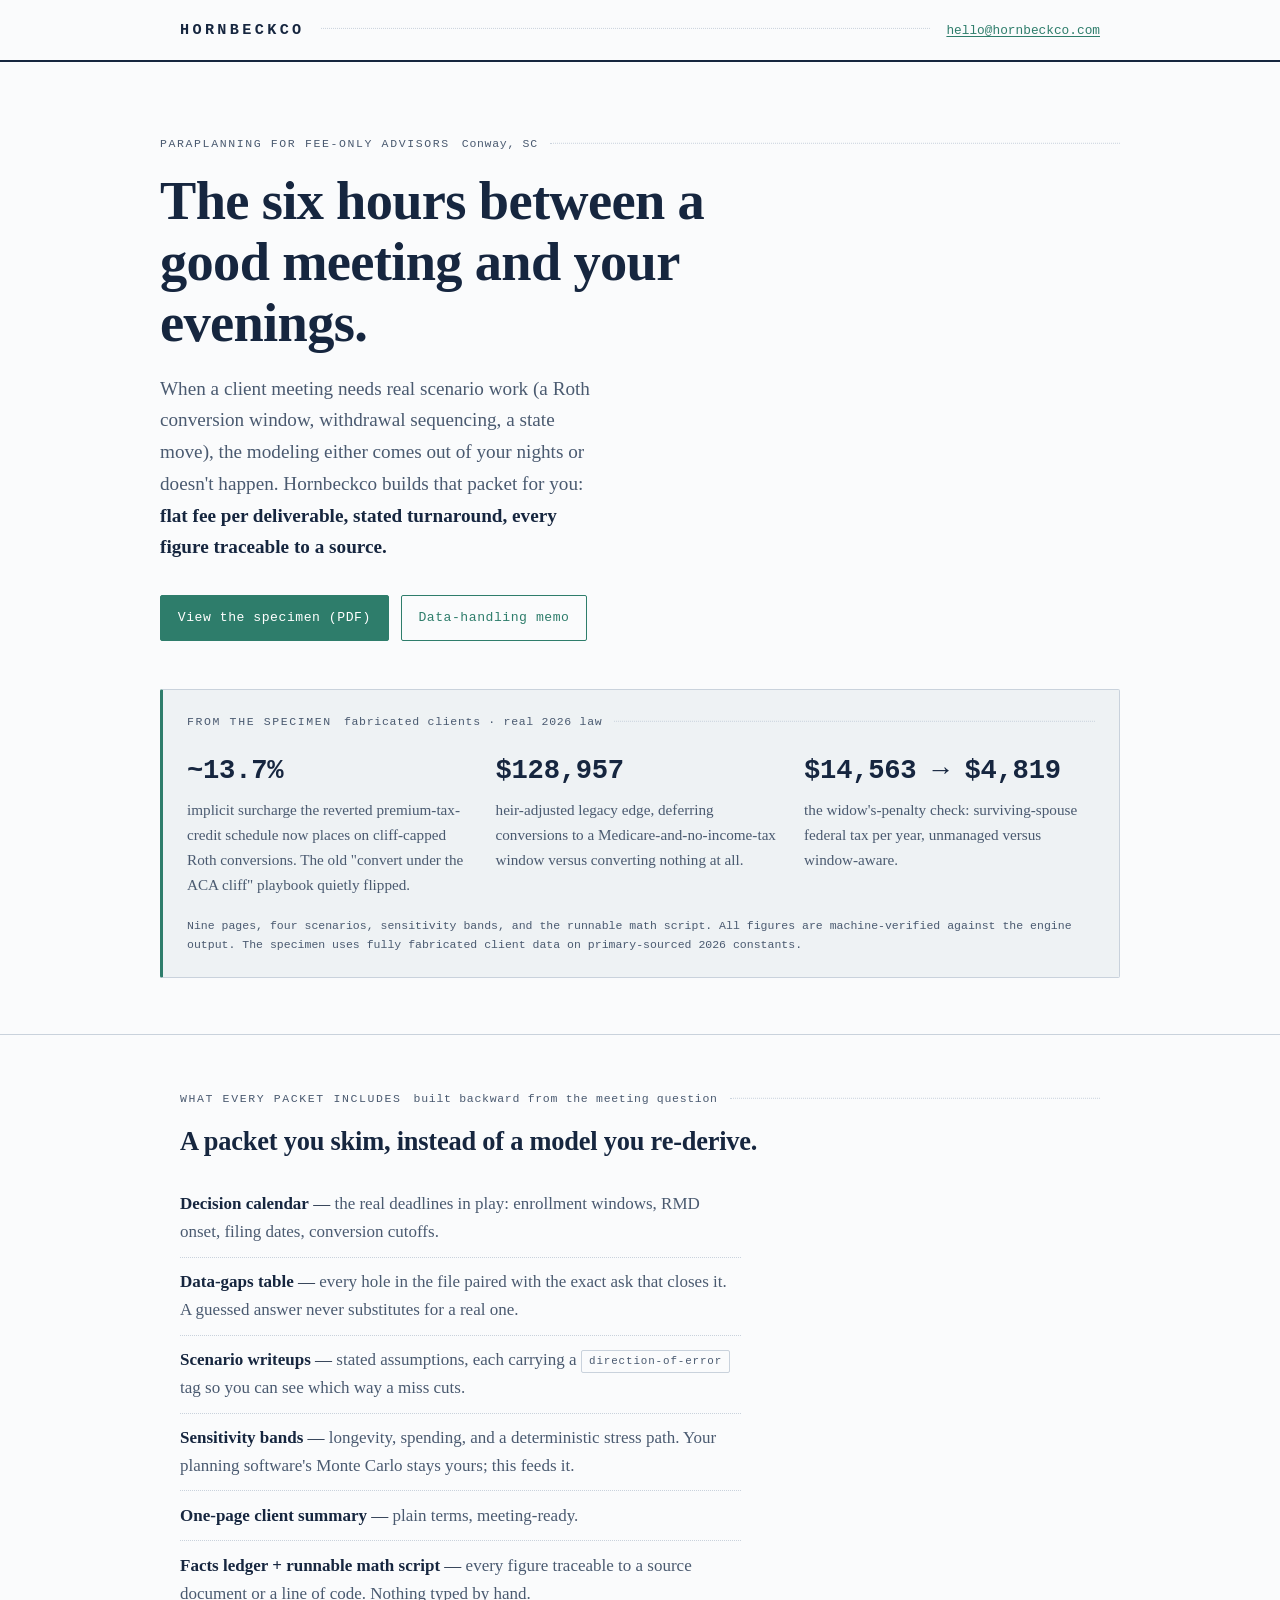
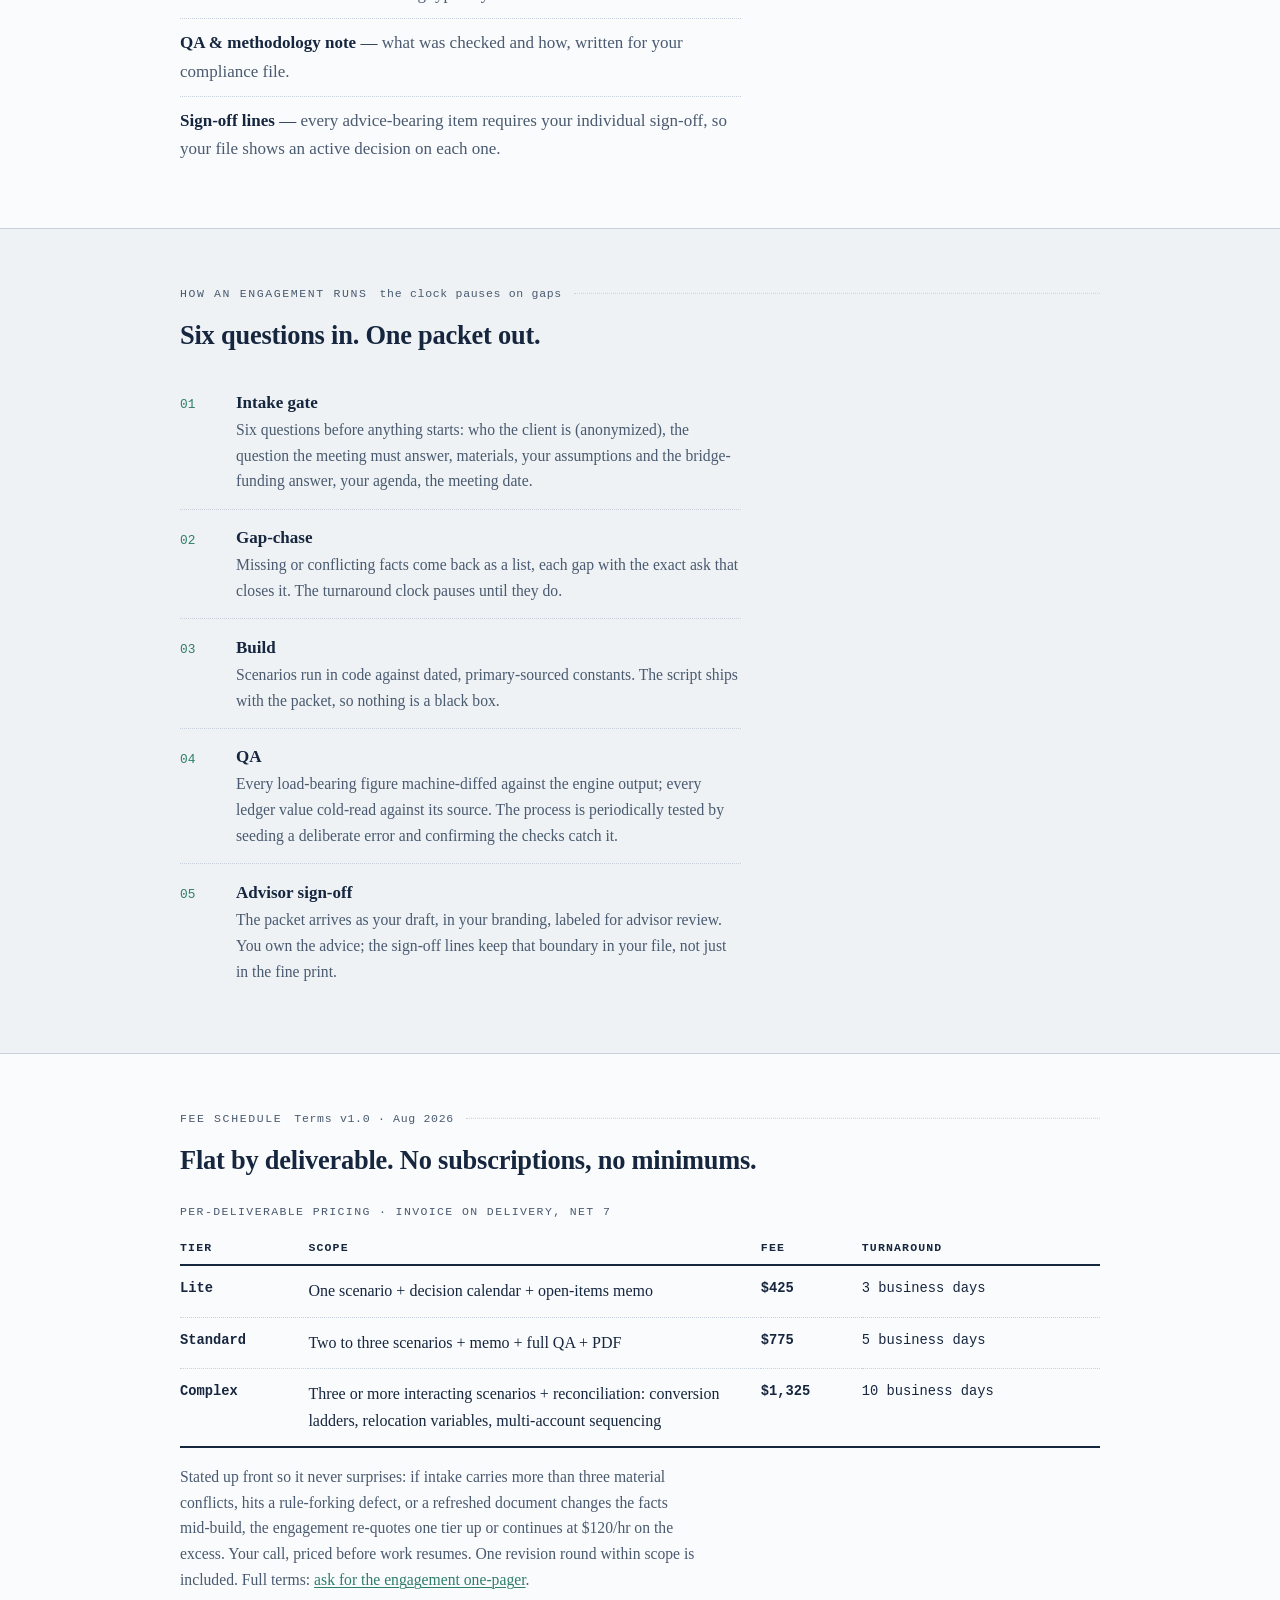
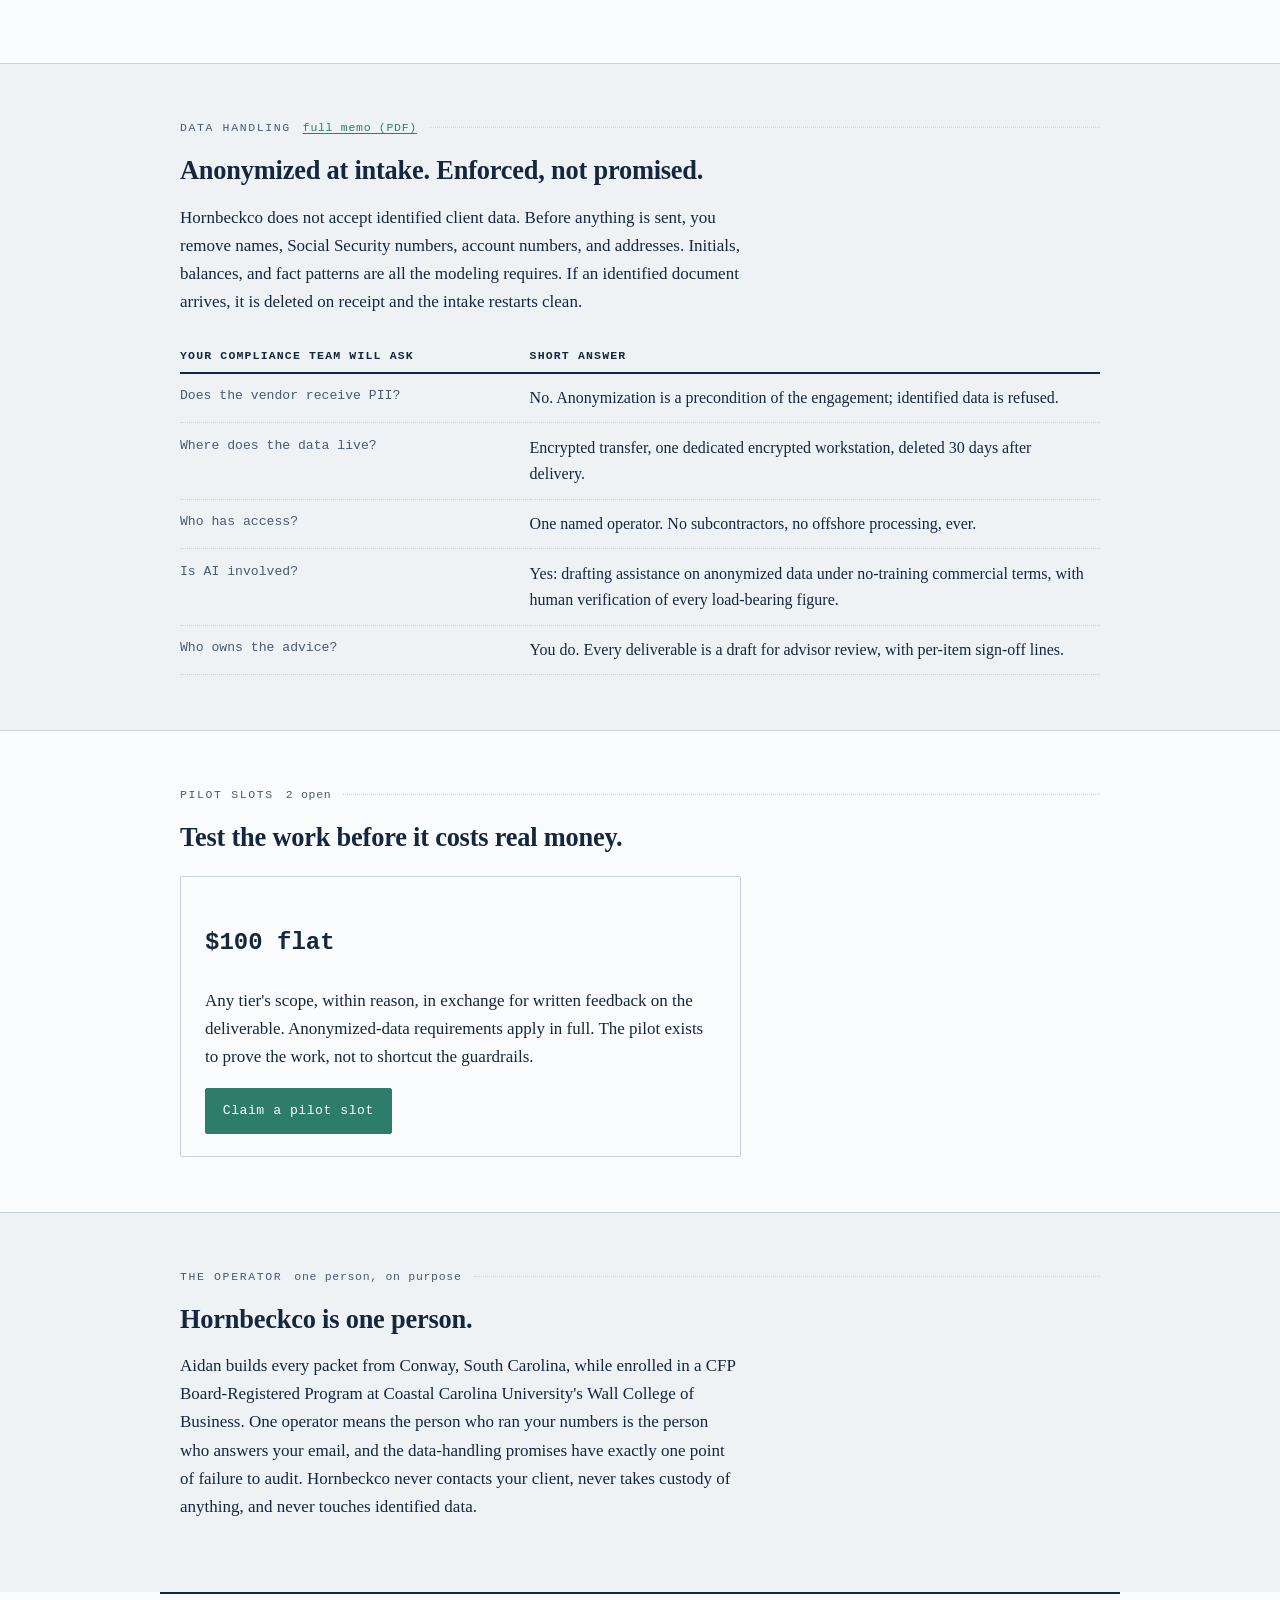
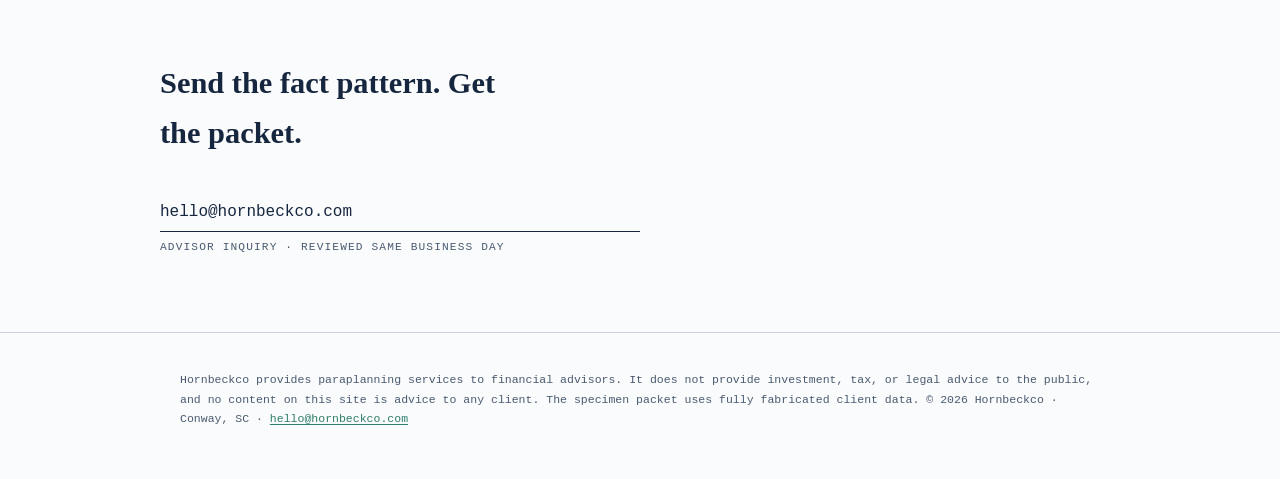
==== index.html @ 67f033f5 "Copy pass: remove prose em dashes, keep ledger separators Co-Authored-By: Claude Fable 5 <noreply@an" ====
<!DOCTYPE html>
<html lang="en">
<head>
<meta charset="utf-8">
<meta name="viewport" content="width=device-width, initial-scale=1">
<title>Hornbeckco — Paraplanning for fee-only advisors</title>
<meta name="description" content="Flat-fee, per-deliverable meeting-prep packets for fee-only RIAs. Stated turnaround, advisor-anonymized data only, every figure traceable to a source. Conway, SC.">
<link rel="canonical" href="https://hornbeckco.com/">
<link rel="icon" href="/favicon.svg" type="image/svg+xml">
<link rel="stylesheet" href="/style.css">
<meta property="og:title" content="Hornbeckco — Paraplanning for fee-only advisors">
<meta property="og:description" content="Flat-fee meeting-prep packets: scenarios with stated assumptions, direction-of-error tags, sensitivity bands, and a runnable math script. Advisor-anonymized data only.">
<meta property="og:type" content="website">
<meta property="og:url" content="https://hornbeckco.com/">
<script type="application/ld+json">
{
  "@context": "https://schema.org",
  "@type": "ProfessionalService",
  "name": "Hornbeckco",
  "url": "https://hornbeckco.com/",
  "email": "hello@hornbeckco.com",
  "description": "Flat-fee paraplanning for fee-only registered investment advisers: meeting-prep packets with stated assumptions, sensitivity analysis, and source-traceable figures, built on advisor-anonymized data only.",
  "address": { "@type": "PostalAddress", "addressLocality": "Conway", "addressRegion": "SC", "addressCountry": "US" },
  "areaServed": "US",
  "audience": { "@type": "BusinessAudience", "name": "Fee-only registered investment advisers" }
}
</script>
</head>
<body>

<header class="site">
  <div class="wrap">
    <a class="wordmark" href="/">HORNBECKCO</a>
    <span class="leader" aria-hidden="true"></span>
    <a class="mail" href="mailto:hello@hornbeckco.com">hello@hornbeckco.com</a>
  </div>
</header>

<main>

<div class="hero wrap">
  <p class="eyebrow rise">Paraplanning for fee-only advisors <span class="stamp">Conway, SC</span></p>
  <h1 class="rise d1">The six hours between a good meeting and your evenings.</h1>
  <p class="sub rise d2">When a client meeting needs real scenario work (a Roth conversion window, withdrawal sequencing, a state move), the modeling either comes out of your nights or doesn't happen. Hornbeckco builds that packet for you: <strong>flat fee per deliverable, stated turnaround, every figure traceable to a source.</strong></p>
  <div class="cta-row rise d3">
    <a class="btn primary" href="/specimen.pdf">View the specimen (PDF)</a>
    <a class="btn ghost" href="/data-memo.pdf">Data-handling memo</a>
  </div>

  <div class="excerpt rise d3" aria-label="Excerpt from the specimen packet">
    <p class="eyebrow">From the specimen <span class="stamp">fabricated clients · real 2026 law</span></p>
    <div class="figs">
      <div class="fig">
        <div class="num">~13.7%</div>
        <div class="what">implicit surcharge the reverted premium-tax-credit schedule now places on cliff-capped Roth conversions. The old "convert under the ACA cliff" playbook quietly flipped.</div>
      </div>
      <div class="fig">
        <div class="num">$128,957</div>
        <div class="what">heir-adjusted legacy edge, deferring conversions to a Medicare-and-no-income-tax window versus converting nothing at all.</div>
      </div>
      <div class="fig">
        <div class="num">$14,563 → $4,819</div>
        <div class="what">the widow's-penalty check: surviving-spouse federal tax per year, unmanaged versus window-aware.</div>
      </div>
    </div>
    <p class="fine">Nine pages, four scenarios, sensitivity bands, and the runnable math script. All figures are machine-verified against the engine output. The specimen uses fully fabricated client data on primary-sourced 2026 constants.</p>
  </div>
</div>

<section id="packet">
  <div class="wrap">
    <p class="eyebrow">What every packet includes <span class="stamp">built backward from the meeting question</span></p>
    <h2>A packet you skim, instead of a model you re-derive.</h2>
    <ul class="deliv">
      <li><span class="what">Decision calendar</span> — <span class="why">the real deadlines in play: enrollment windows, RMD onset, filing dates, conversion cutoffs.</span></li>
      <li><span class="what">Data-gaps table</span> — <span class="why">every hole in the file paired with the exact ask that closes it. A guessed answer never substitutes for a real one.</span></li>
      <li><span class="what">Scenario writeups</span> — <span class="why">stated assumptions, each carrying a <span class="tag">direction-of-error</span> tag so you can see which way a miss cuts.</span></li>
      <li><span class="what">Sensitivity bands</span> — <span class="why">longevity, spending, and a deterministic stress path. Your planning software's Monte Carlo stays yours; this feeds it.</span></li>
      <li><span class="what">One-page client summary</span> — <span class="why">plain terms, meeting-ready.</span></li>
      <li><span class="what">Facts ledger + runnable math script</span> — <span class="why">every figure traceable to a source document or a line of code. Nothing typed by hand.</span></li>
      <li><span class="what">QA &amp; methodology note</span> — <span class="why">what was checked and how, written for your compliance file.</span></li>
      <li><span class="what">Sign-off lines</span> — <span class="why">every advice-bearing item requires your individual sign-off, so your file shows an active decision on each one.</span></li>
    </ul>
  </div>
</section>

<section id="process" class="tint">
  <div class="wrap">
    <p class="eyebrow">How an engagement runs <span class="stamp">the clock pauses on gaps</span></p>
    <h2>Six questions in. One packet out.</h2>
    <ol class="steps">
      <li><span class="what">Intake gate</span><span class="why">Six questions before anything starts: who the client is (anonymized), the question the meeting must answer, materials, your assumptions and the bridge-funding answer, your agenda, the meeting date.</span></li>
      <li><span class="what">Gap-chase</span><span class="why">Missing or conflicting facts come back as a list, each gap with the exact ask that closes it. The turnaround clock pauses until they do.</span></li>
      <li><span class="what">Build</span><span class="why">Scenarios run in code against dated, primary-sourced constants. The script ships with the packet, so nothing is a black box.</span></li>
      <li><span class="what">QA</span><span class="why">Every load-bearing figure machine-diffed against the engine output; every ledger value cold-read against its source. The process is periodically tested by seeding a deliberate error and confirming the checks catch it.</span></li>
      <li><span class="what">Advisor sign-off</span><span class="why">The packet arrives as your draft, in your branding, labeled for advisor review. You own the advice; the sign-off lines keep that boundary in your file, not just in the fine print.</span></li>
    </ol>
  </div>
</section>

<section id="fees">
  <div class="wrap">
    <p class="eyebrow">Fee schedule <span class="stamp">Terms v1.0 · Aug 2026</span></p>
    <h2>Flat by deliverable. No subscriptions, no minimums.</h2>
    <table class="ledger">
      <caption>Per-deliverable pricing · invoice on delivery, net 7</caption>
      <thead><tr><th>Tier</th><th>Scope</th><th>Fee</th><th>Turnaround</th></tr></thead>
      <tbody>
        <tr><td class="tier">Lite</td><td class="scope">One scenario + decision calendar + open-items memo</td><td class="fee">$425</td><td>3 business days</td></tr>
        <tr><td class="tier">Standard</td><td class="scope">Two to three scenarios + memo + full QA + PDF</td><td class="fee">$775</td><td>5 business days</td></tr>
        <tr><td class="tier">Complex</td><td class="scope">Three or more interacting scenarios + reconciliation: conversion ladders, relocation variables, multi-account sequencing</td><td class="fee">$1,325</td><td>10 business days</td></tr>
      </tbody>
    </table>
    <p class="after-ledger">Stated up front so it never surprises: if intake carries more than three material conflicts, hits a rule-forking defect, or a refreshed document changes the facts mid-build, the engagement re-quotes one tier up or continues at $120/hr on the excess. Your call, priced before work resumes. One revision round within scope is included. Full terms: <a href="mailto:hello@hornbeckco.com">ask for the engagement one-pager</a>.</p>
  </div>
</section>

<section id="data" class="tint">
  <div class="wrap">
    <p class="eyebrow">Data handling <span class="stamp"><a href="/data-memo.pdf">full memo (PDF)</a></span></p>
    <h2>Anonymized at intake. Enforced, not promised.</h2>
    <p class="prose">Hornbeckco does not accept identified client data. Before anything is sent, you remove names, Social Security numbers, account numbers, and addresses. Initials, balances, and fact patterns are all the modeling requires. If an identified document arrives, it is deleted on receipt and the intake restarts clean.</p>
    <table class="qa">
      <thead><tr><th>Your compliance team will ask</th><th>Short answer</th></tr></thead>
      <tbody>
        <tr><td>Does the vendor receive PII?</td><td>No. Anonymization is a precondition of the engagement; identified data is refused.</td></tr>
        <tr><td>Where does the data live?</td><td>Encrypted transfer, one dedicated encrypted workstation, deleted 30 days after delivery.</td></tr>
        <tr><td>Who has access?</td><td>One named operator. No subcontractors, no offshore processing, ever.</td></tr>
        <tr><td>Is AI involved?</td><td>Yes: drafting assistance on anonymized data under no-training commercial terms, with human verification of every load-bearing figure.</td></tr>
        <tr><td>Who owns the advice?</td><td>You do. Every deliverable is a draft for advisor review, with per-item sign-off lines.</td></tr>
      </tbody>
    </table>
  </div>
</section>

<section id="pilots">
  <div class="wrap">
    <p class="eyebrow">Pilot slots <span class="stamp">2 open</span></p>
    <h2>Test the work before it costs real money.</h2>
    <div class="pilot-card">
      <p class="price">$100 flat</p>
      <p>Any tier's scope, within reason, in exchange for written feedback on the deliverable. Anonymized-data requirements apply in full. The pilot exists to prove the work, not to shortcut the guardrails.</p>
      <a class="btn primary" href="mailto:hello@hornbeckco.com?subject=Pilot%20slot">Claim a pilot slot</a>
    </div>
  </div>
</section>

<section id="about" class="tint">
  <div class="wrap">
    <p class="eyebrow">The operator <span class="stamp">one person, on purpose</span></p>
    <h2>Hornbeckco is one person.</h2>
    <p class="prose">Aidan builds every packet from Conway, South Carolina, while enrolled in a CFP Board-Registered Program at Coastal Carolina University's Wall College of Business. One operator means the person who ran your numbers is the person who answers your email, and the data-handling promises have exactly one point of failure to audit. Hornbeckco never contacts your client, never takes custody of anything, and never touches identified data.</p>
  </div>
</section>

<div class="signoff wrap" id="contact">
  <h2>Send the fact pattern. Get the packet.</h2>
  <div class="sig-block">
    <div class="sig-line"><span class="filled">hello@hornbeckco.com</span></div>
    <p class="sig-caption">Advisor inquiry · reviewed same business day</p>
  </div>
</div>

</main>

<footer class="site">
  <div class="wrap">
    <p class="fine">Hornbeckco provides paraplanning services to financial advisors. It does not provide investment, tax, or legal advice to the public, and no content on this site is advice to any client. The specimen packet uses fully fabricated client data. © 2026 Hornbeckco · Conway, SC · <a href="mailto:hello@hornbeckco.com">hello@hornbeckco.com</a></p>
  </div>
</footer>

</body>
</html>
---- style.css ----
/* Hornbeckco — hornbeckco.com
   Working-paper design system. No frameworks, no external requests. */

:root {
  --ink: #16263f;
  --ink-soft: #4a5a70;
  --accent: #2e7d6b;
  --accent-ink: #ffffff;
  --paper: #fafbfc;
  --paper-tint: #eef2f4;
  --rule: #c9d2dc;
  --serif: Charter, "Bitstream Charter", "Sitka Text", Cambria, Georgia, serif;
  --mono: ui-monospace, "SF Mono", "Cascadia Code", Consolas, Menlo, monospace;
  --measure: 66ch;
  --wide: 60rem;
}

@media (prefers-color-scheme: dark) {
  :root {
    --ink: #e8edf3;
    --ink-soft: #9fb0c4;
    --accent: #3fa98f;
    --accent-ink: #0f1722;
    --paper: #0f1722;
    --paper-tint: #16202e;
    --rule: #2a3648;
  }
}

* { box-sizing: border-box; }

html { scroll-behavior: smooth; }
@media (prefers-reduced-motion: reduce) {
  html { scroll-behavior: auto; }
  .rise { animation: none !important; opacity: 1 !important; transform: none !important; }
}

body {
  margin: 0;
  background: var(--paper);
  color: var(--ink);
  font-family: var(--serif);
  font-size: 1.0625rem;
  line-height: 1.65;
  -webkit-font-smoothing: antialiased;
  font-variant-numeric: oldstyle-nums;
}

a { color: var(--accent); text-decoration-thickness: 1px; text-underline-offset: 2px; }
a:hover { text-decoration-thickness: 2px; }
:focus-visible { outline: 2px solid var(--accent); outline-offset: 3px; border-radius: 1px; }

.wrap { max-width: var(--wide); margin: 0 auto; padding: 0 1.25rem; }
.prose { max-width: var(--measure); }

/* ---------- utility voice: mono labels, stamps, tags ---------- */
.mono, .eyebrow, .stamp, .tag, .leader, .ledger, .qa th, .qa td:first-child, nav, footer .fine {
  font-family: var(--mono);
  font-variant-numeric: tabular-nums lining-nums;
}

.eyebrow {
  display: flex; align-items: baseline; gap: 0.75rem;
  font-size: 0.72rem; letter-spacing: 0.14em; text-transform: uppercase;
  color: var(--ink-soft); margin: 0 0 1.1rem;
}
.eyebrow::after { content: ""; flex: 1; border-bottom: 1px dotted var(--rule); transform: translateY(-0.28em); }
.eyebrow .stamp { letter-spacing: 0.06em; text-transform: none; }

.tag {
  display: inline-block; font-size: 0.68rem; letter-spacing: 0.08em;
  border: 1px solid var(--rule); border-radius: 2px;
  padding: 0.1rem 0.45rem; color: var(--ink-soft); white-space: nowrap;
  vertical-align: 0.12em;
}
.tag.accent { border-color: var(--accent); color: var(--accent); }

/* ---------- header ---------- */
header.site {
  border-bottom: 2px solid var(--ink);
  padding: 1.1rem 0;
}
header.site .wrap { display: flex; align-items: baseline; gap: 1rem; }
.wordmark {
  font-family: var(--mono); font-weight: 700; letter-spacing: 0.22em;
  font-size: 0.95rem; color: var(--ink); text-decoration: none;
}
header.site .leader { flex: 1; border-bottom: 1px dotted var(--rule); transform: translateY(-0.3em); }
header.site .mail { font-family: var(--mono); font-size: 0.8rem; }

/* ---------- hero ---------- */
.hero { padding: 4.5rem 0 3.5rem; }
.hero h1 {
  font-size: clamp(2.1rem, 5.4vw, 3.4rem);
  line-height: 1.12; letter-spacing: -0.012em; font-weight: 700;
  margin: 0 0 1.2rem; max-width: 21ch;
}
.hero .sub { font-size: 1.2rem; max-width: 46ch; margin: 0 0 2rem; color: var(--ink-soft); }
.hero .sub strong { color: var(--ink); font-weight: 700; }

.cta-row { display: flex; flex-wrap: wrap; gap: 0.75rem; }
.btn {
  font-family: var(--mono); font-size: 0.82rem; letter-spacing: 0.04em;
  text-decoration: none; border-radius: 2px; padding: 0.7rem 1.05rem;
  border: 1.5px solid var(--accent); display: inline-block;
}
.btn.primary { background: var(--accent); color: var(--accent-ink); }
.btn.primary:hover { filter: brightness(1.06); }
.btn.ghost { color: var(--accent); background: transparent; }
.btn.ghost:hover { background: color-mix(in srgb, var(--accent) 10%, transparent); }

.rise { opacity: 0; transform: translateY(10px); animation: rise 0.55s ease-out forwards; }
.rise.d1 { animation-delay: 0.08s; } .rise.d2 { animation-delay: 0.18s; } .rise.d3 { animation-delay: 0.3s; }
@keyframes rise { to { opacity: 1; transform: none; } }

/* ---------- specimen excerpt ---------- */
.excerpt {
  border: 1px solid var(--rule); border-left: 3px solid var(--accent);
  background: var(--paper-tint); border-radius: 2px;
  padding: 1.4rem 1.5rem; margin-top: 3rem;
}
.excerpt .figs { display: grid; gap: 1.1rem; grid-template-columns: repeat(auto-fit, minmax(15rem, 1fr)); }
.fig .num { font-family: var(--mono); font-size: 1.7rem; font-weight: 700; letter-spacing: -0.01em; }
.fig .what { font-size: 0.95rem; color: var(--ink-soft); margin-top: 0.2rem; }
.excerpt .fine { font-family: var(--mono); font-size: 0.72rem; color: var(--ink-soft); margin: 1.2rem 0 0; }

/* ---------- sections ---------- */
section { padding: 3.4rem 0; border-top: 1px solid var(--rule); }
section h2 { font-size: 1.65rem; line-height: 1.2; margin: 0 0 1rem; letter-spacing: -0.008em; }
section h3 { font-size: 1.08rem; margin: 1.6rem 0 0.4rem; }
section.tint { background: var(--paper-tint); }

/* deliverable list */
.deliv { list-style: none; padding: 0; margin: 1.4rem 0 0; max-width: var(--measure); }
.deliv li { padding: 0.65rem 0; border-bottom: 1px dotted var(--rule); }
.deliv li:last-child { border-bottom: 0; }
.deliv .what { font-weight: 700; }
.deliv .why { color: var(--ink-soft); }

/* process — a real sequence, so numbered */
.steps { list-style: none; counter-reset: step; padding: 0; margin: 1.4rem 0 0; max-width: var(--measure); }
.steps li { counter-increment: step; display: grid; grid-template-columns: 2.6rem 1fr; gap: 0 0.9rem; padding: 0.9rem 0; border-bottom: 1px dotted var(--rule); }
.steps li:last-child { border-bottom: 0; }
.steps li::before {
  content: counter(step, decimal-leading-zero);
  font-family: var(--mono); font-size: 0.8rem; color: var(--accent);
  padding-top: 0.35rem;
}
.steps .what { font-weight: 700; }
.steps .why { grid-column: 2; color: var(--ink-soft); font-size: 0.98rem; }

/* ---------- fee ledger ---------- */
.ledger { width: 100%; border-collapse: collapse; margin-top: 1.6rem; font-size: 0.86rem; }
.ledger caption { text-align: left; font-size: 0.72rem; letter-spacing: 0.12em; text-transform: uppercase; color: var(--ink-soft); padding-bottom: 0.6rem; }
.ledger th { text-align: left; font-weight: 700; border-bottom: 2px solid var(--ink); padding: 0.45rem 0.7rem 0.45rem 0; font-size: 0.72rem; letter-spacing: 0.1em; text-transform: uppercase; }
.ledger td { border-bottom: 1px dotted var(--rule); padding: 0.75rem 0.7rem 0.75rem 0; vertical-align: top; }
.ledger .tier { font-weight: 700; white-space: nowrap; }
.ledger .scope { font-family: var(--serif); font-size: 1rem; max-width: 34ch; }
.ledger .fee { font-weight: 700; white-space: nowrap; }
.ledger tr:last-child td { border-bottom: 2px solid var(--ink); }
.after-ledger { color: var(--ink-soft); font-size: 0.98rem; max-width: var(--measure); }

/* ---------- data-handling Q&A ---------- */
.qa { width: 100%; border-collapse: collapse; margin-top: 1.4rem; }
.qa th { text-align: left; font-size: 0.72rem; letter-spacing: 0.1em; text-transform: uppercase; border-bottom: 2px solid var(--ink); padding: 0.45rem 0.9rem 0.45rem 0; }
.qa td { border-bottom: 1px dotted var(--rule); padding: 0.7rem 0.9rem 0.7rem 0; vertical-align: top; }
.qa td:first-child { font-size: 0.82rem; color: var(--ink-soft); width: 38%; }
.qa td:last-child { font-size: 1rem; }

/* ---------- pilots ---------- */
.pilot-card {
  border: 1px solid var(--rule); border-radius: 2px; background: var(--paper);
  padding: 1.4rem 1.5rem; max-width: var(--measure); margin-top: 1.4rem;
}
.pilot-card .price { font-family: var(--mono); font-size: 1.5rem; font-weight: 700; }

/* ---------- sign-off footer ---------- */
.signoff { padding: 4rem 0; border-top: 2px solid var(--ink); }
.signoff h2 { font-size: 1.9rem; max-width: 24ch; margin: 0 0 2.2rem; }
.sig-block { max-width: 30rem; }
.sig-line { border-bottom: 1px solid var(--ink); height: 2.4rem; position: relative; }
.sig-line .filled {
  position: absolute; bottom: 0.35rem; left: 0;
  font-family: var(--mono); font-size: 1rem;
}
.sig-caption { font-family: var(--mono); font-size: 0.7rem; letter-spacing: 0.1em; text-transform: uppercase; color: var(--ink-soft); margin-top: 0.4rem; }

footer.site { border-top: 1px solid var(--rule); padding: 1.6rem 0 2.4rem; }
footer.site .fine { font-size: 0.72rem; color: var(--ink-soft); line-height: 1.7; }

@media (max-width: 40rem) {
  .hero { padding: 3rem 0 2.6rem; }
  .ledger .scope { font-size: 0.95rem; }
  .qa td:first-child { width: 44%; }
  header.site .mail { display: none; }
}

@media print {
  .cta-row, .btn { display: none !important; }
  body { background: #fff; color: #000; }
}
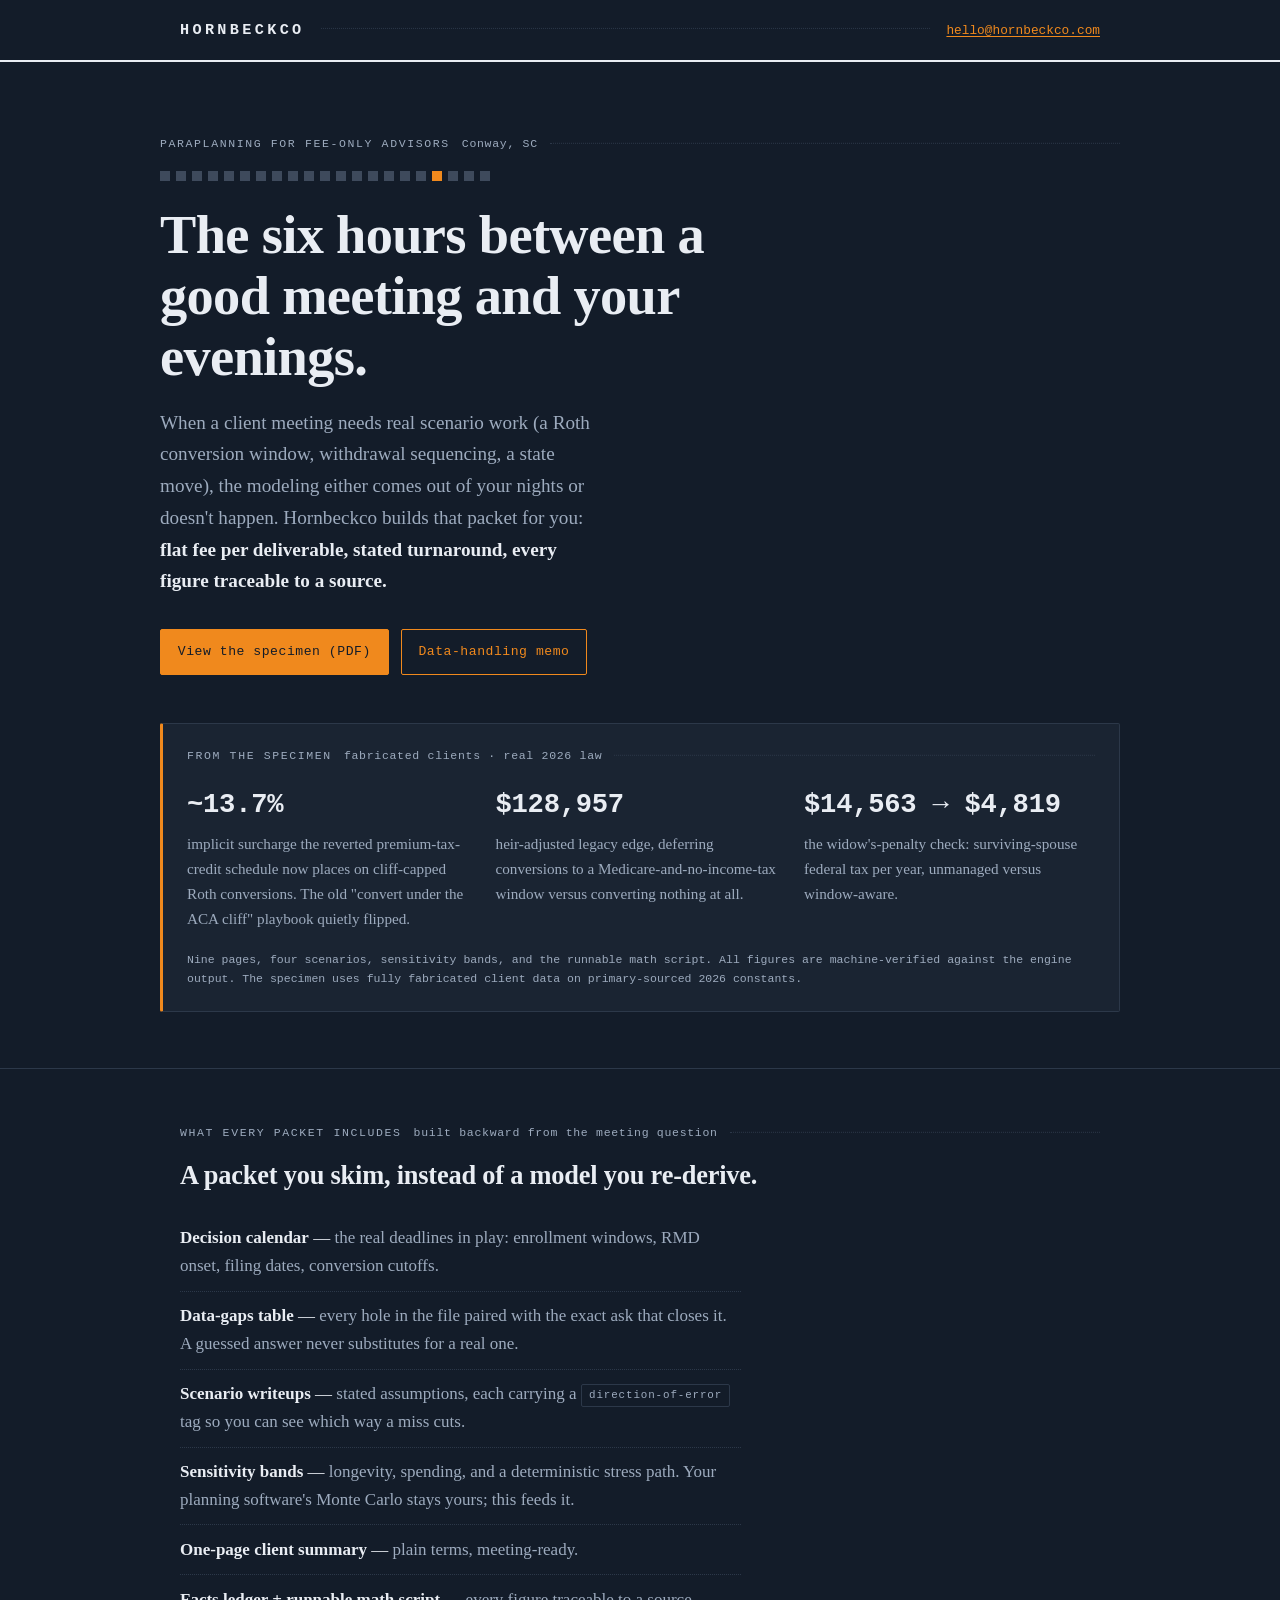
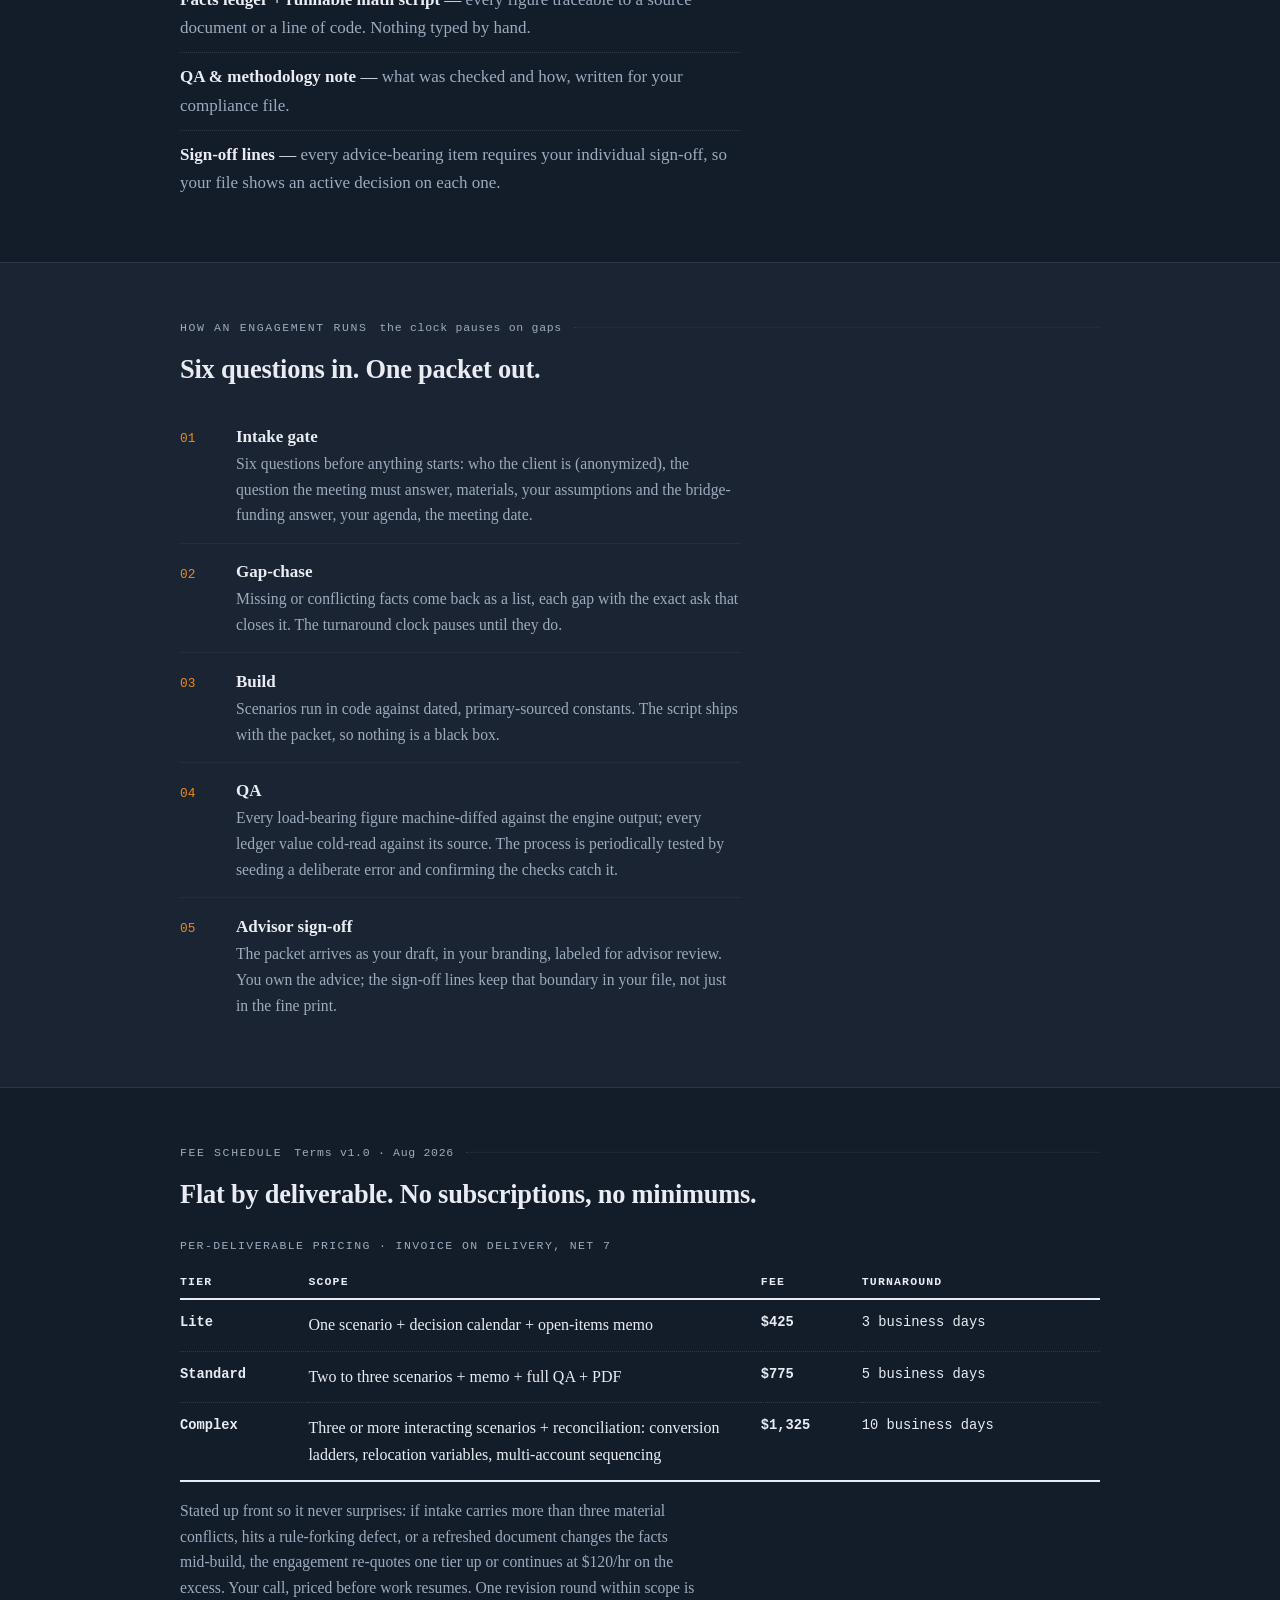
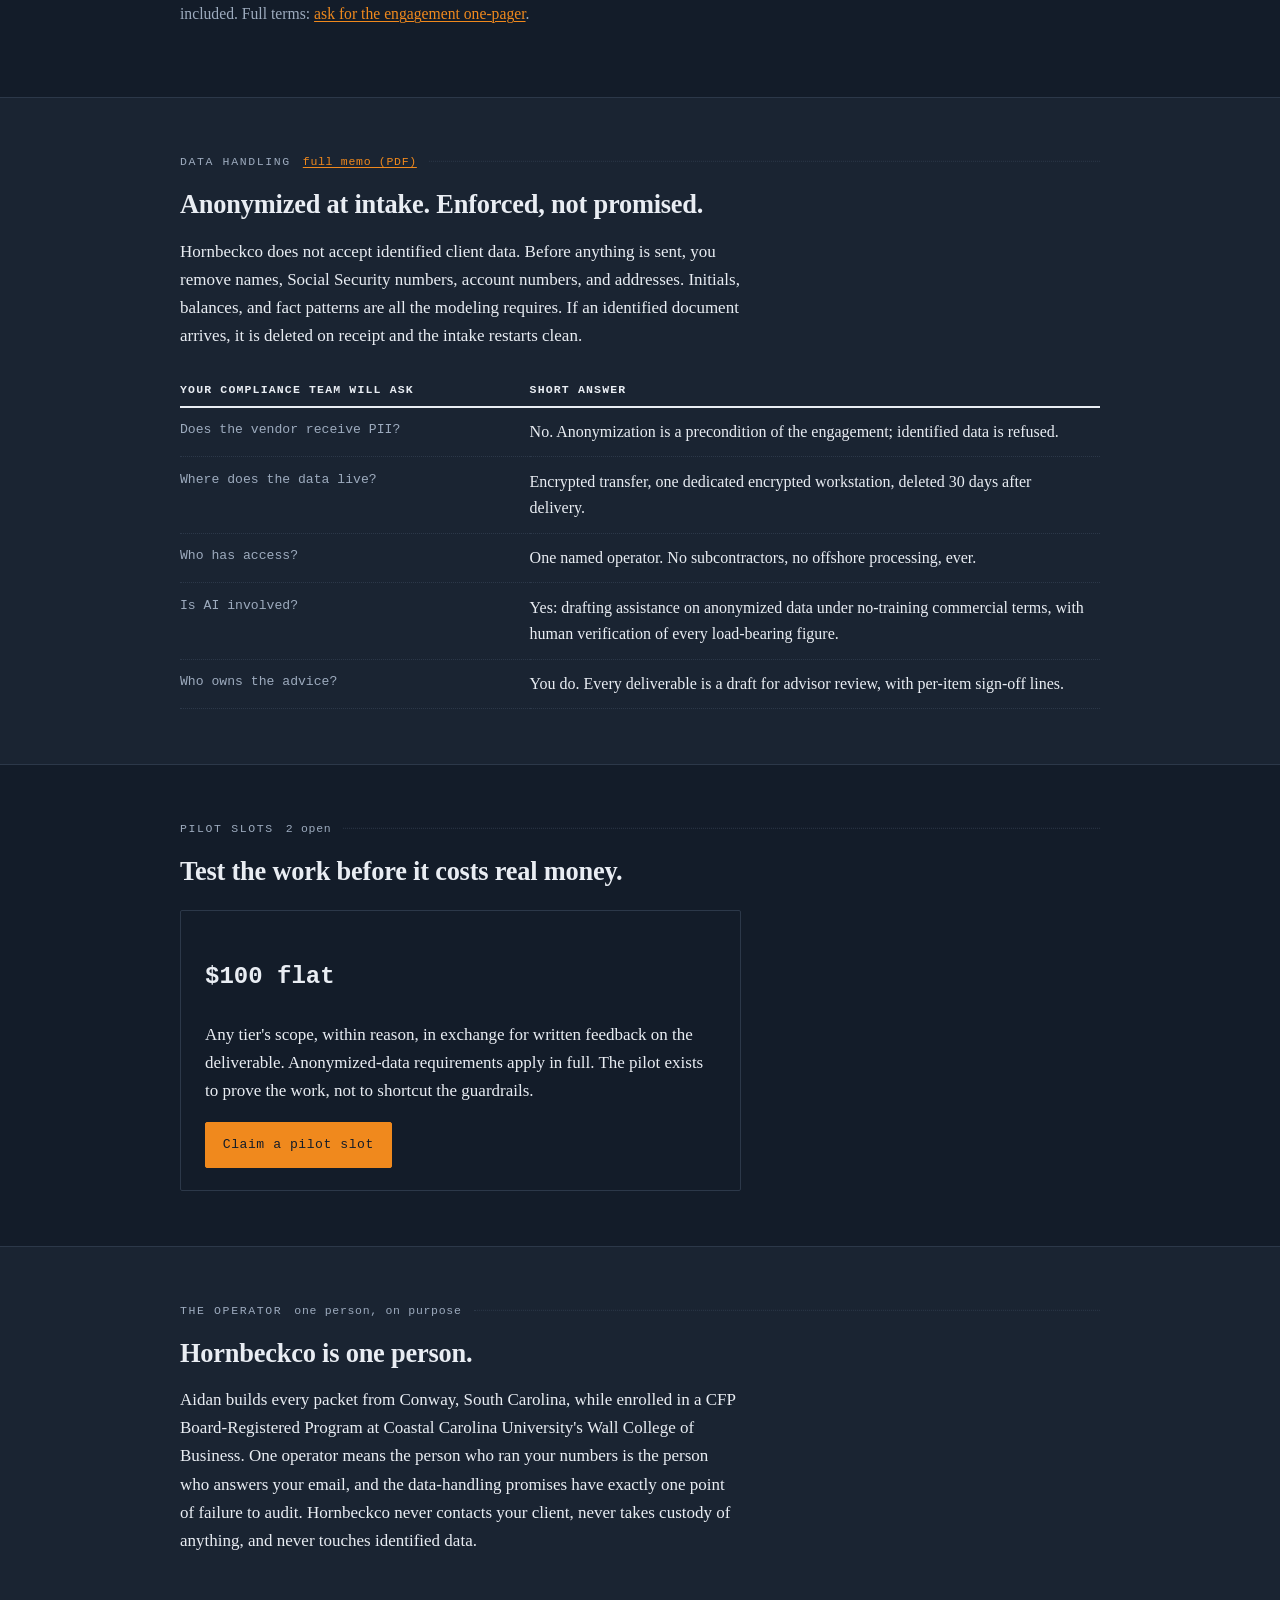
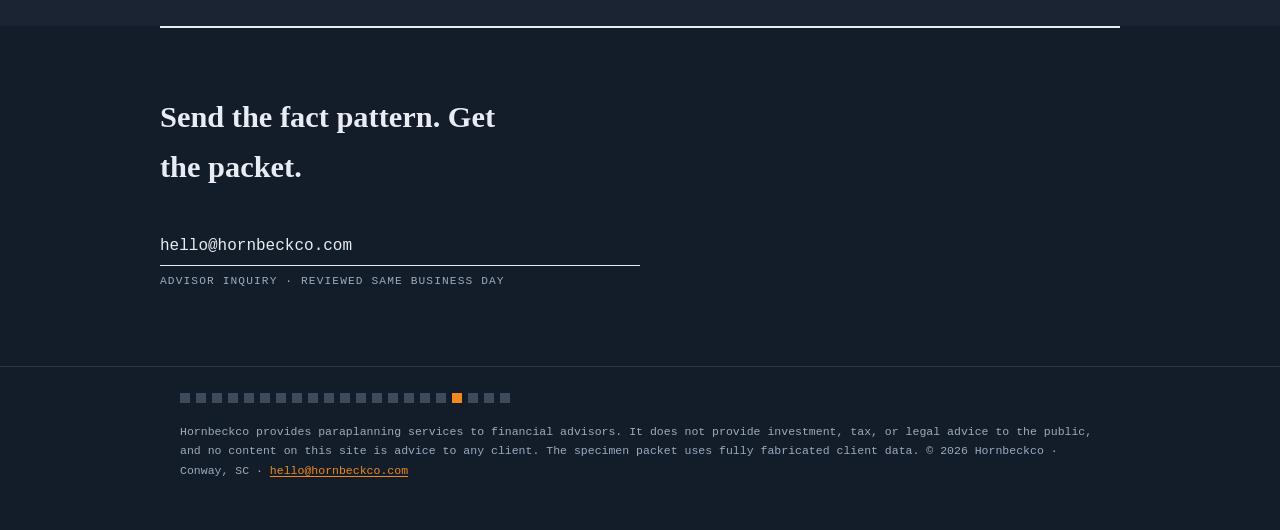
==== commit ca814e2a: "Retheme: navy + orange square-strip brand system Single dark theme from the brand banner: navy paper" ====
--- a/index.html
+++ b/index.html
@@ -7,6 +7,7 @@
 <meta name="description" content="Flat-fee, per-deliverable meeting-prep packets for fee-only RIAs. Stated turnaround, advisor-anonymized data only, every figure traceable to a source. Conway, SC.">
 <link rel="canonical" href="https://hornbeckco.com/">
 <link rel="icon" href="/favicon.svg" type="image/svg+xml">
+<meta name="theme-color" content="#131c29">
 <link rel="stylesheet" href="/style.css">
 <meta property="og:title" content="Hornbeckco — Paraplanning for fee-only advisors">
 <meta property="og:description" content="Flat-fee meeting-prep packets: scenarios with stated assumptions, direction-of-error tags, sensitivity bands, and a runnable math script. Advisor-anonymized data only.">
@@ -40,6 +41,7 @@
 
 <div class="hero wrap">
   <p class="eyebrow rise">Paraplanning for fee-only advisors <span class="stamp">Conway, SC</span></p>
+  <div class="sq-strip rise" aria-hidden="true"></div>
   <h1 class="rise d1">The six hours between a good meeting and your evenings.</h1>
   <p class="sub rise d2">When a client meeting needs real scenario work (a Roth conversion window, withdrawal sequencing, a state move), the modeling either comes out of your nights or doesn't happen. Hornbeckco builds that packet for you: <strong>flat fee per deliverable, stated turnaround, every figure traceable to a source.</strong></p>
   <div class="cta-row rise d3">
@@ -165,6 +167,7 @@
 
 <footer class="site">
   <div class="wrap">
+    <div class="sq-strip" aria-hidden="true"></div>
     <p class="fine">Hornbeckco provides paraplanning services to financial advisors. It does not provide investment, tax, or legal advice to the public, and no content on this site is advice to any client. The specimen packet uses fully fabricated client data. © 2026 Hornbeckco · Conway, SC · <a href="mailto:hello@hornbeckco.com">hello@hornbeckco.com</a></p>
   </div>
 </footer>
--- a/style.css
+++ b/style.css
@@ -2,29 +2,18 @@
    Working-paper design system. No frameworks, no external requests. */
 
 :root {
-  --ink: #16263f;
-  --ink-soft: #4a5a70;
-  --accent: #2e7d6b;
-  --accent-ink: #ffffff;
-  --paper: #fafbfc;
-  --paper-tint: #eef2f4;
-  --rule: #c9d2dc;
+  --ink: #e9edf3;
+  --ink-soft: #9dabbe;
+  --accent: #f0891d;
+  --accent-ink: #131c29;
+  --paper: #131c29;
+  --paper-tint: #1a2432;
+  --rule: #2c3849;
+  --sq: #3e4a5c;
   --serif: Charter, "Bitstream Charter", "Sitka Text", Cambria, Georgia, serif;
   --mono: ui-monospace, "SF Mono", "Cascadia Code", Consolas, Menlo, monospace;
   --measure: 66ch;
   --wide: 60rem;
-}
-
-@media (prefers-color-scheme: dark) {
-  :root {
-    --ink: #e8edf3;
-    --ink-soft: #9fb0c4;
-    --accent: #3fa98f;
-    --accent-ink: #0f1722;
-    --paper: #0f1722;
-    --paper-tint: #16202e;
-    --rule: #2a3648;
-  }
 }
 
 * { box-sizing: border-box; }
@@ -74,6 +63,19 @@
   vertical-align: 0.12em;
 }
 .tag.accent { border-color: var(--accent); color: var(--accent); }
+
+/* ---------- signature square strip ---------- */
+.sq-strip {
+  height: 10px; width: 330px; max-width: 100%;
+  margin: 0 0 1.5rem;
+  background-image:
+    linear-gradient(var(--accent), var(--accent)),
+    repeating-linear-gradient(90deg, var(--sq) 0 10px, transparent 10px 16px);
+  background-repeat: no-repeat, repeat;
+  background-size: 10px 10px, auto;
+  background-position: 272px 0, 0 0;
+}
+footer.site .sq-strip { margin: 0 0 1.2rem; }
 
 /* ---------- header ---------- */
 header.site {
@@ -191,6 +193,8 @@
 @media (max-width: 40rem) {
   .hero { padding: 3rem 0 2.6rem; }
   .ledger .scope { font-size: 0.95rem; }
+  .ledger th, .ledger td { padding-right: 0.4rem; }
+  .ledger { font-size: 0.8rem; }
   .qa td:first-child { width: 44%; }
   header.site .mail { display: none; }
 }
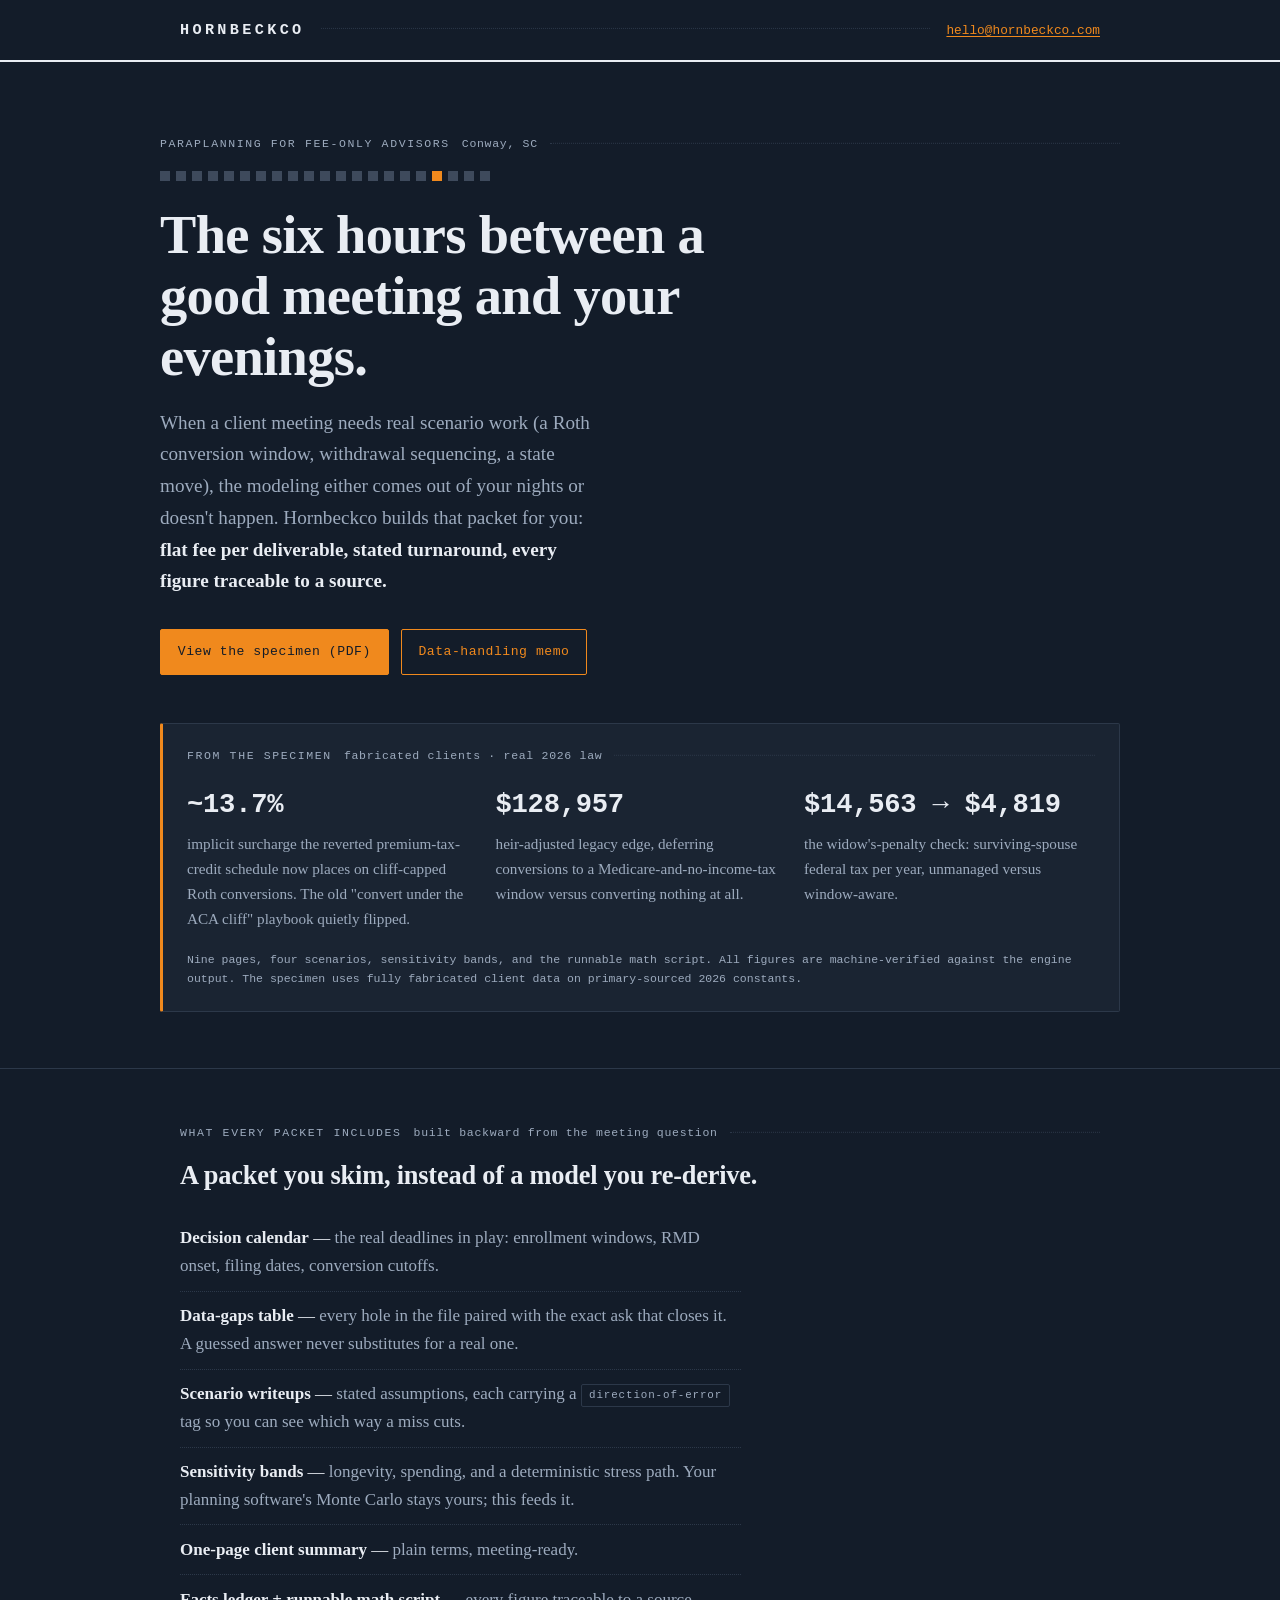
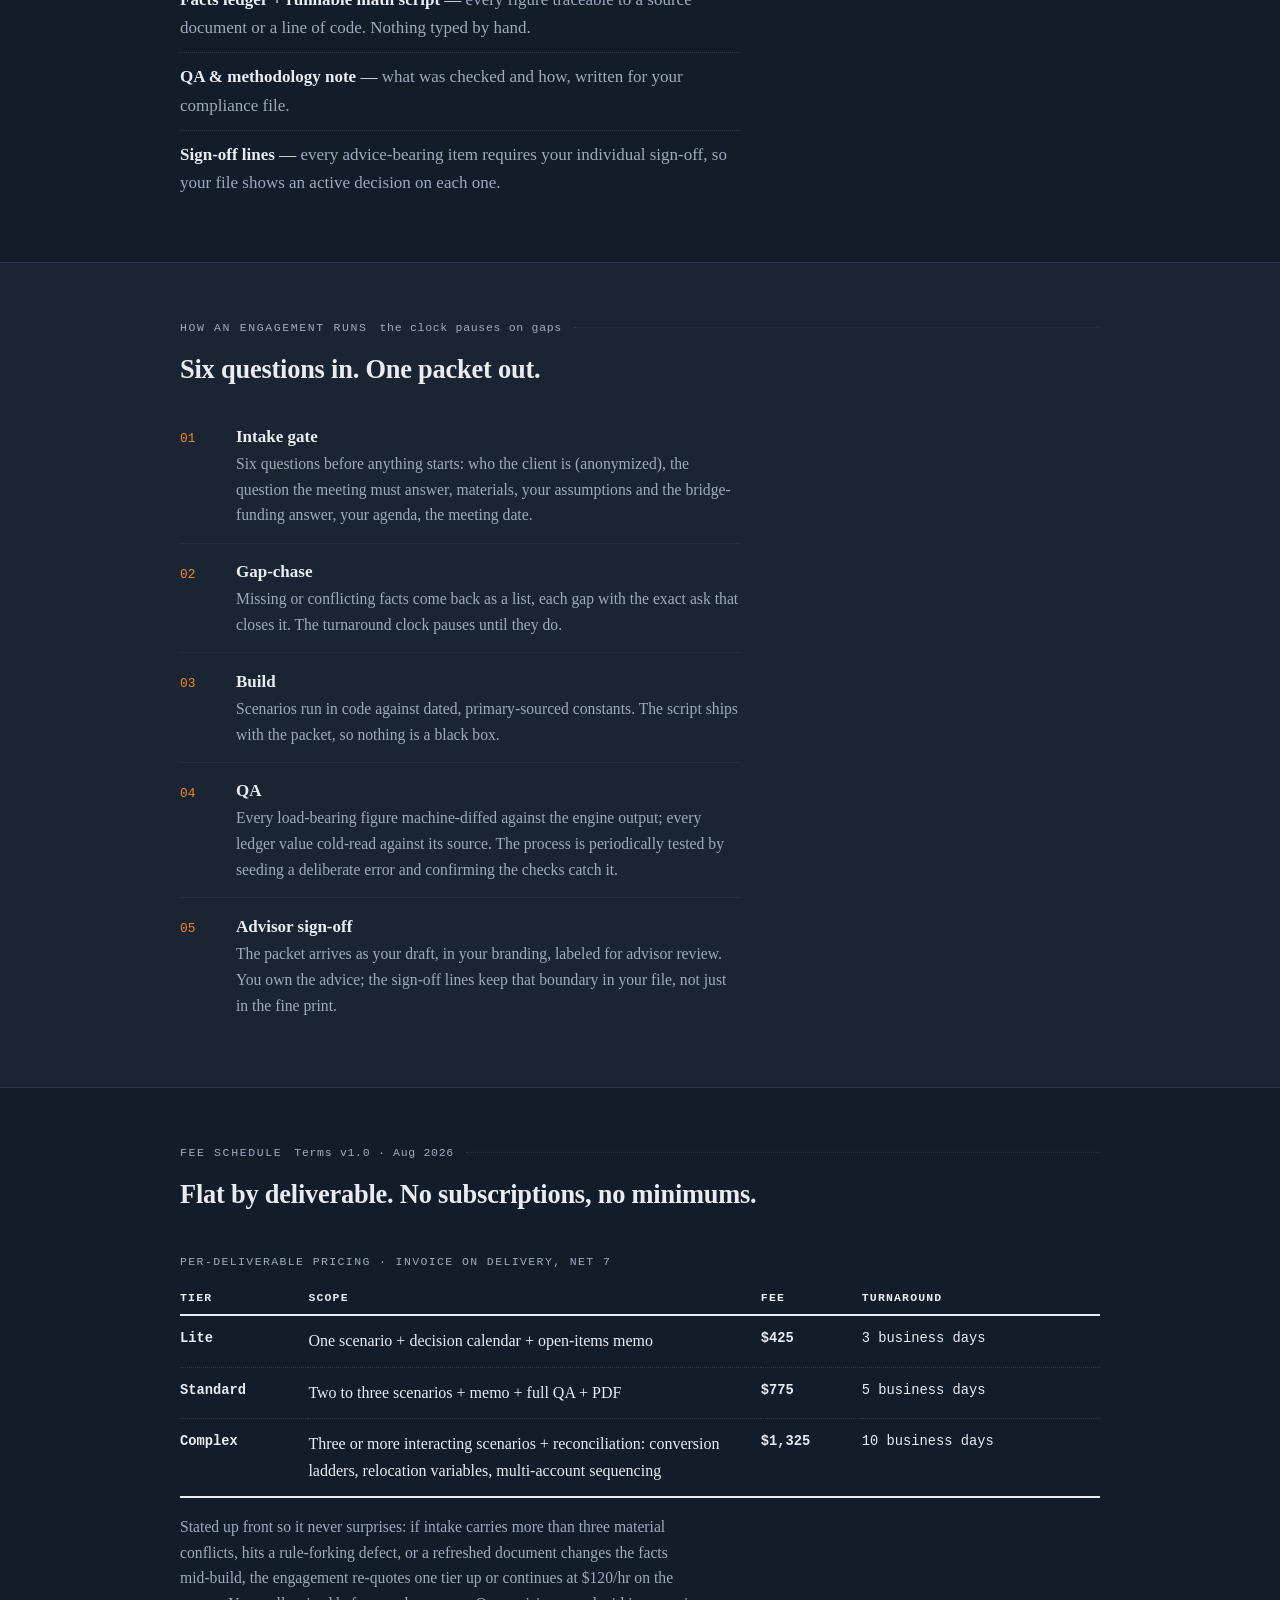
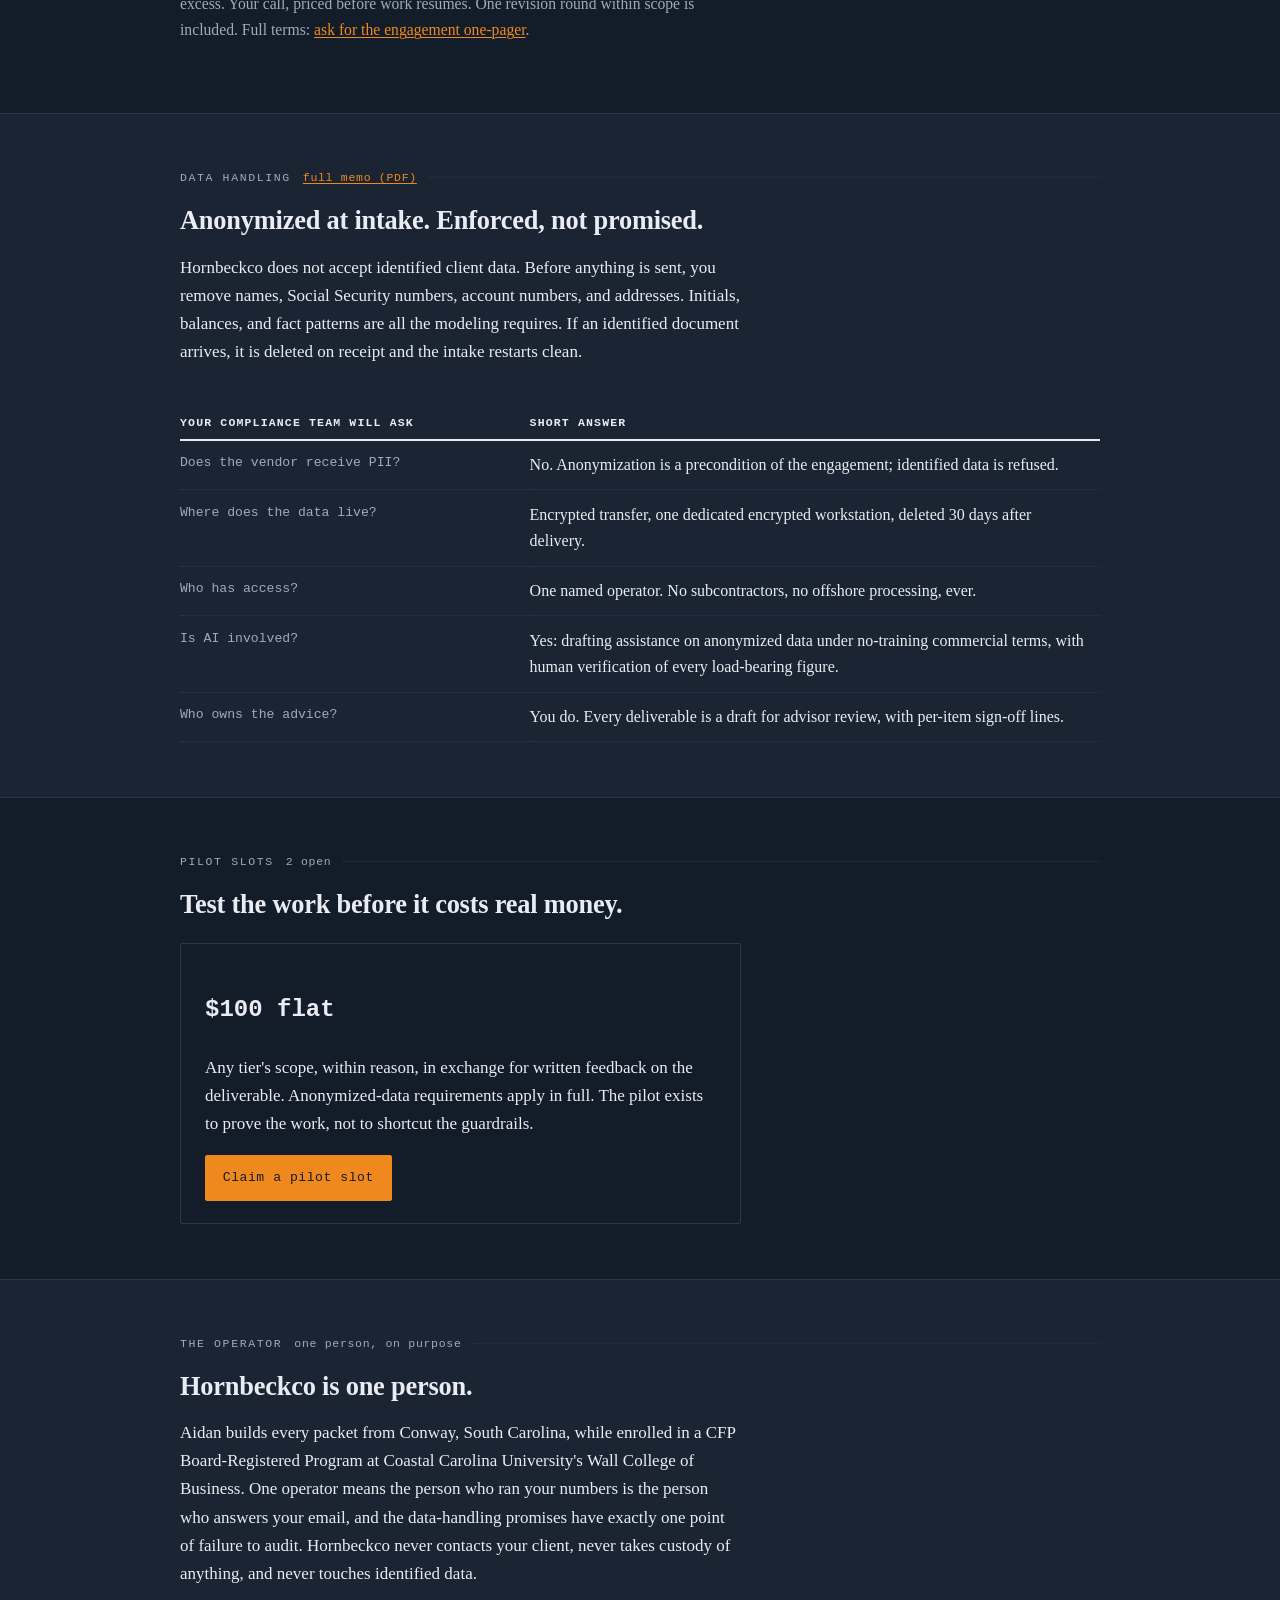
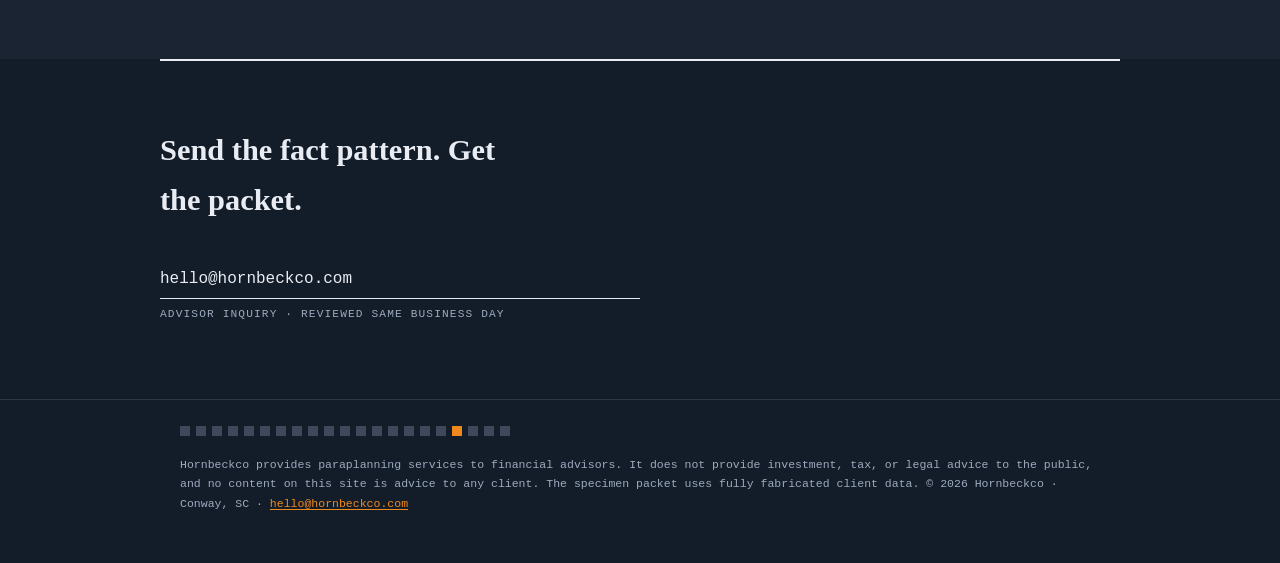
==== commit 52bcb4ba: "Responsive: tables scroll in their own container at narrow widths Co-Authored-By: Claude Fable 5 <no" ====
--- a/index.html
+++ b/index.html
@@ -49,7 +49,7 @@
     <a class="btn ghost" href="/data-memo.pdf">Data-handling memo</a>
   </div>
 
-  <div class="excerpt rise d3" aria-label="Excerpt from the specimen packet">
+  <aside class="excerpt rise d3" aria-label="Excerpt from the specimen packet">
     <p class="eyebrow">From the specimen <span class="stamp">fabricated clients · real 2026 law</span></p>
     <div class="figs">
       <div class="fig">
@@ -66,7 +66,7 @@
       </div>
     </div>
     <p class="fine">Nine pages, four scenarios, sensitivity bands, and the runnable math script. All figures are machine-verified against the engine output. The specimen uses fully fabricated client data on primary-sourced 2026 constants.</p>
-  </div>
+  </aside>
 </div>
 
 <section id="packet">
@@ -104,6 +104,7 @@
   <div class="wrap">
     <p class="eyebrow">Fee schedule <span class="stamp">Terms v1.0 · Aug 2026</span></p>
     <h2>Flat by deliverable. No subscriptions, no minimums.</h2>
+    <div class="tbl-scroll">
     <table class="ledger">
       <caption>Per-deliverable pricing · invoice on delivery, net 7</caption>
       <thead><tr><th>Tier</th><th>Scope</th><th>Fee</th><th>Turnaround</th></tr></thead>
@@ -113,6 +114,7 @@
         <tr><td class="tier">Complex</td><td class="scope">Three or more interacting scenarios + reconciliation: conversion ladders, relocation variables, multi-account sequencing</td><td class="fee">$1,325</td><td>10 business days</td></tr>
       </tbody>
     </table>
+    </div>
     <p class="after-ledger">Stated up front so it never surprises: if intake carries more than three material conflicts, hits a rule-forking defect, or a refreshed document changes the facts mid-build, the engagement re-quotes one tier up or continues at $120/hr on the excess. Your call, priced before work resumes. One revision round within scope is included. Full terms: <a href="mailto:hello@hornbeckco.com">ask for the engagement one-pager</a>.</p>
   </div>
 </section>
@@ -122,6 +124,7 @@
     <p class="eyebrow">Data handling <span class="stamp"><a href="/data-memo.pdf">full memo (PDF)</a></span></p>
     <h2>Anonymized at intake. Enforced, not promised.</h2>
     <p class="prose">Hornbeckco does not accept identified client data. Before anything is sent, you remove names, Social Security numbers, account numbers, and addresses. Initials, balances, and fact patterns are all the modeling requires. If an identified document arrives, it is deleted on receipt and the intake restarts clean.</p>
+    <div class="tbl-scroll">
     <table class="qa">
       <thead><tr><th>Your compliance team will ask</th><th>Short answer</th></tr></thead>
       <tbody>
@@ -132,6 +135,7 @@
         <tr><td>Who owns the advice?</td><td>You do. Every deliverable is a draft for advisor review, with per-item sign-off lines.</td></tr>
       </tbody>
     </table>
+    </div>
   </div>
 </section>
 
--- a/style.css
+++ b/style.css
@@ -151,6 +151,9 @@
 .steps .what { font-weight: 700; }
 .steps .why { grid-column: 2; color: var(--ink-soft); font-size: 0.98rem; }
 
+/* tables scroll inside their own container on narrow screens */
+.tbl-scroll { overflow-x: auto; }
+
 /* ---------- fee ledger ---------- */
 .ledger { width: 100%; border-collapse: collapse; margin-top: 1.6rem; font-size: 0.86rem; }
 .ledger caption { text-align: left; font-size: 0.72rem; letter-spacing: 0.12em; text-transform: uppercase; color: var(--ink-soft); padding-bottom: 0.6rem; }
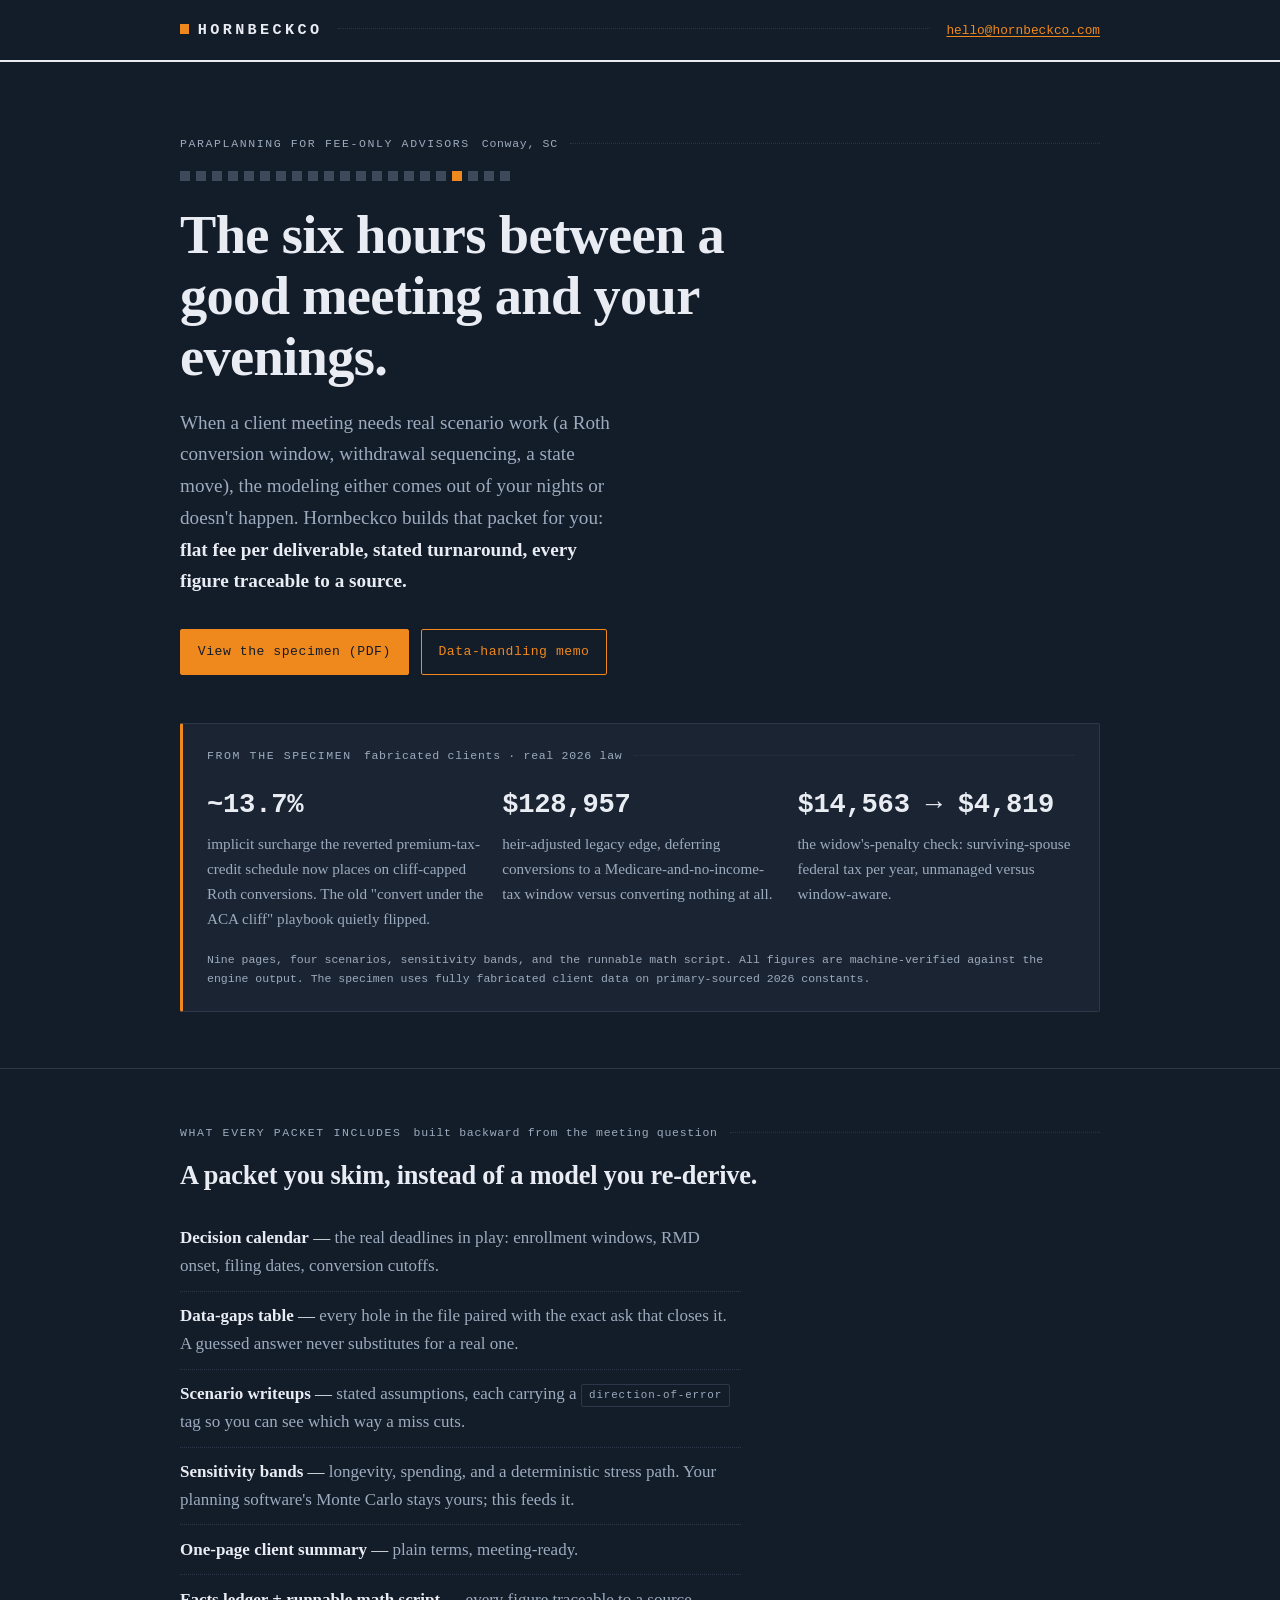
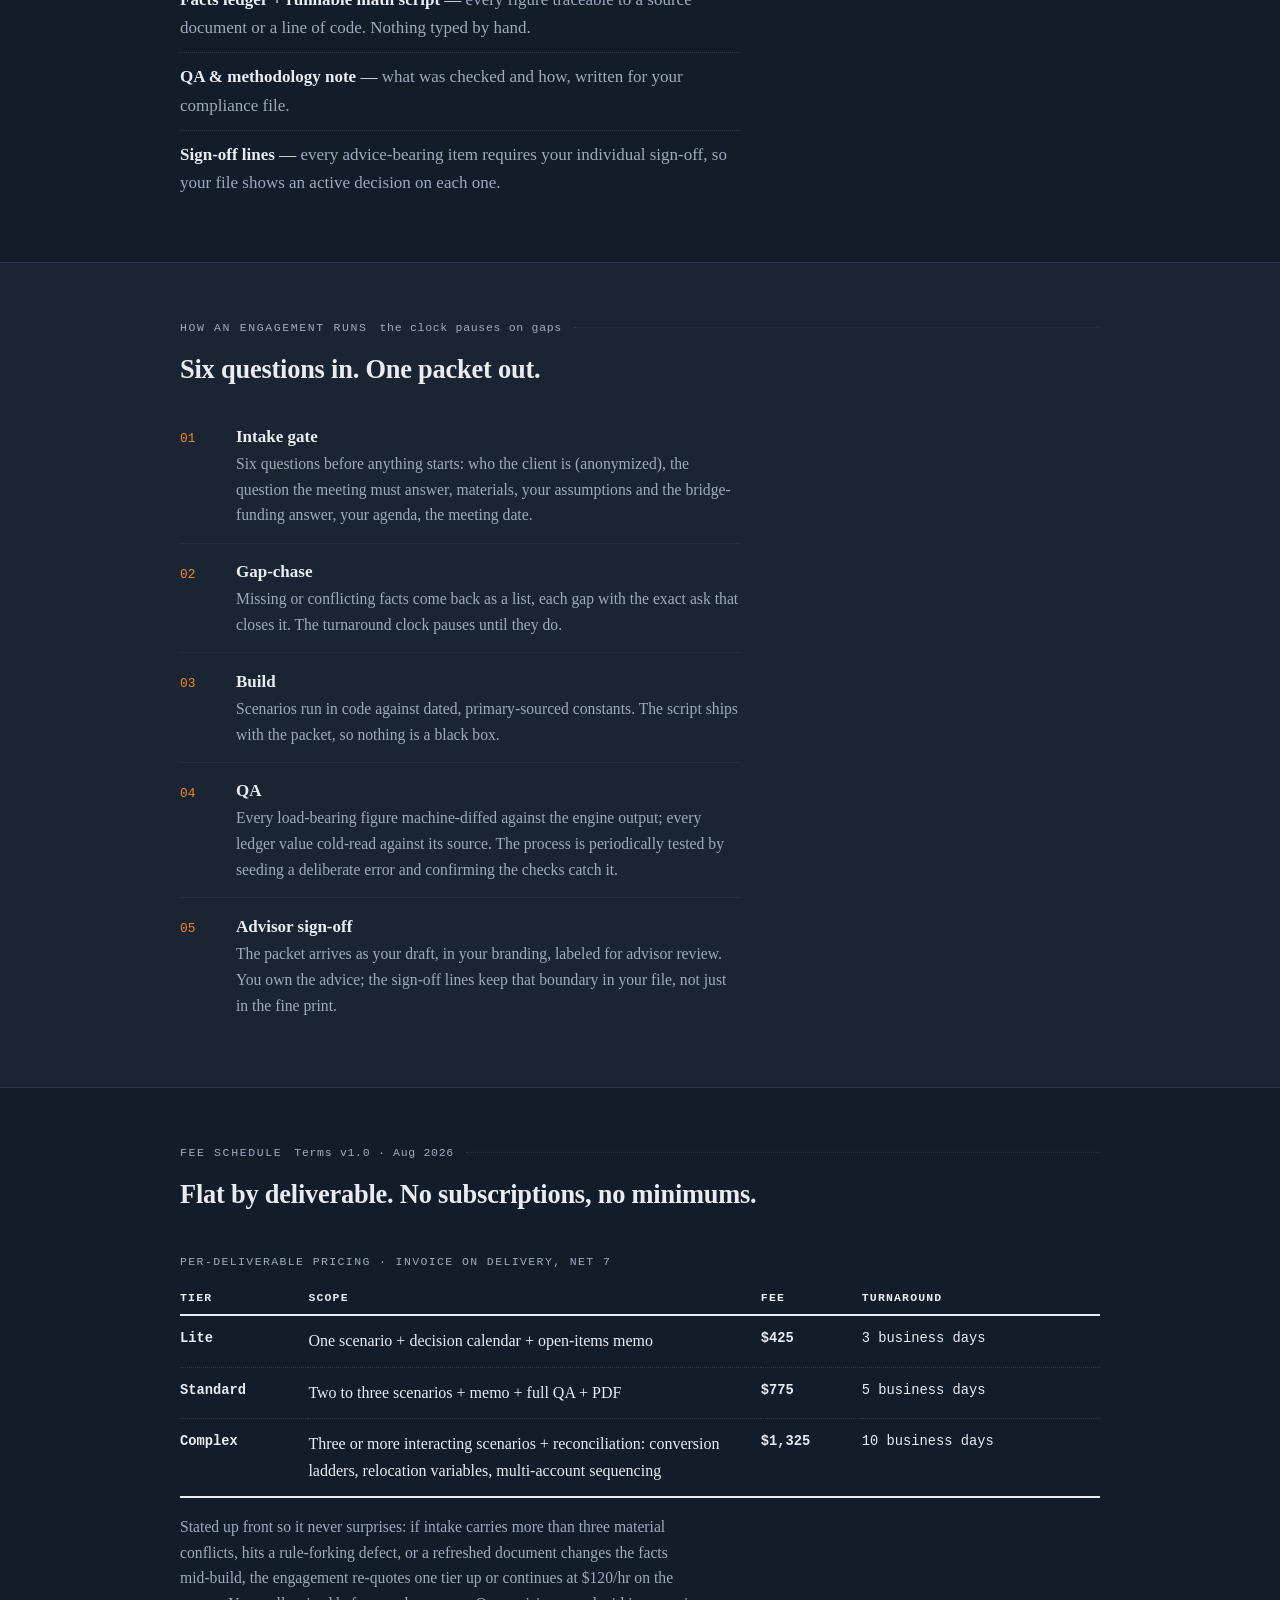
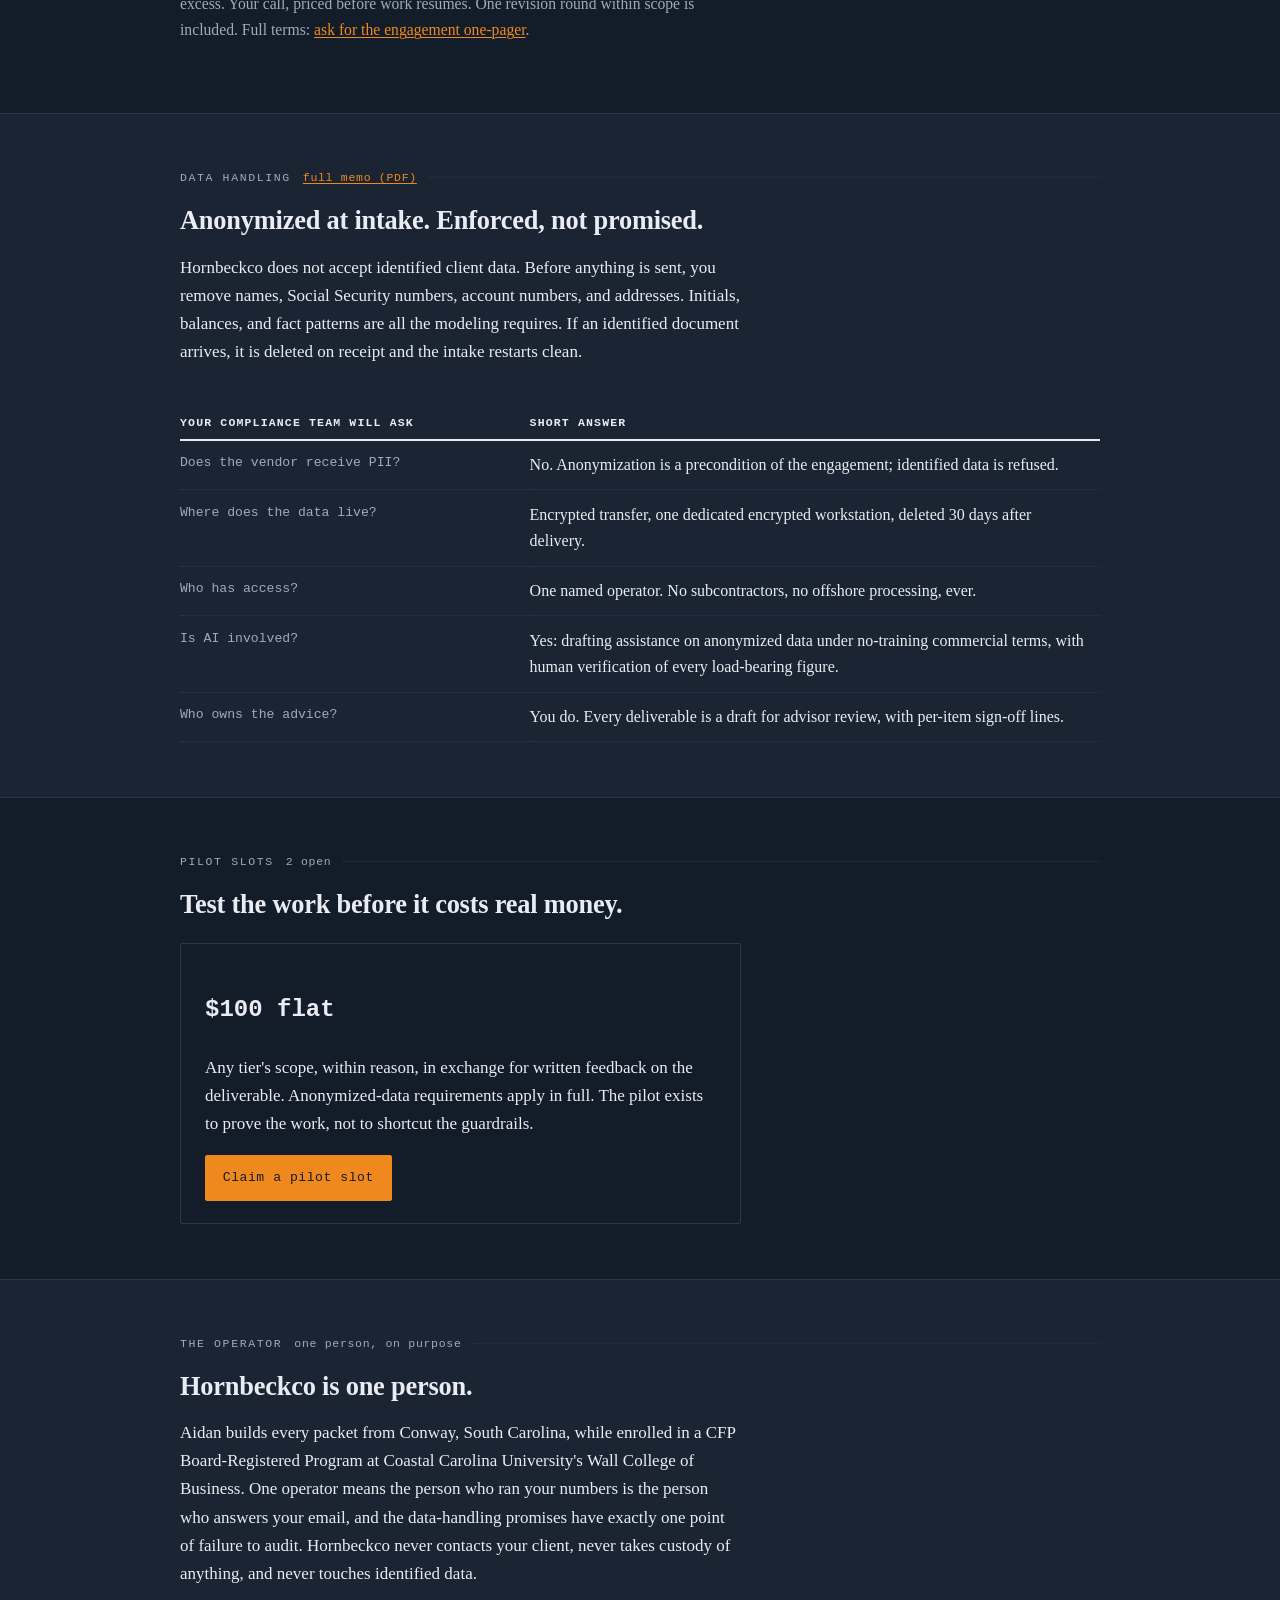
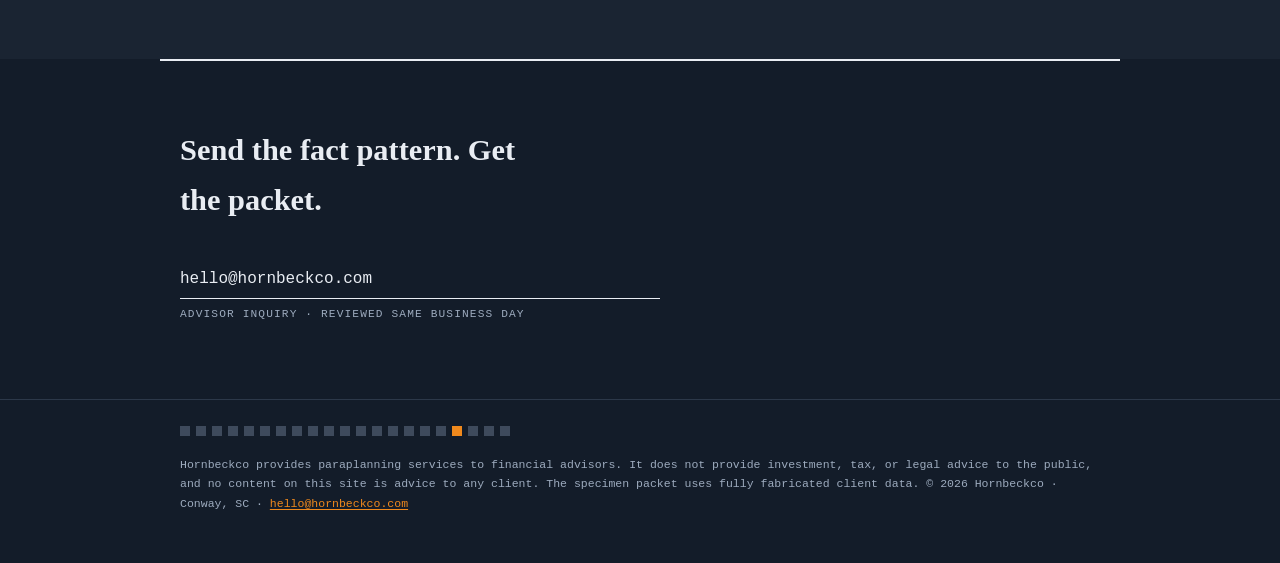
==== commit 3c4c00fd: "Brand mark: orange square lockup, simplified favicon, logo.svg, OG card Co-Authored-By: Claude Fable" ====
--- a/index.html
+++ b/index.html
@@ -13,6 +13,10 @@
 <meta property="og:description" content="Flat-fee meeting-prep packets: scenarios with stated assumptions, direction-of-error tags, sensitivity bands, and a runnable math script. Advisor-anonymized data only.">
 <meta property="og:type" content="website">
 <meta property="og:url" content="https://hornbeckco.com/">
+<meta property="og:image" content="https://hornbeckco.com/og.png">
+<meta property="og:image:width" content="1200">
+<meta property="og:image:height" content="630">
+<meta name="twitter:card" content="summary_large_image">
 <script type="application/ld+json">
 {
   "@context": "https://schema.org",
@@ -31,7 +35,7 @@
 
 <header class="site">
   <div class="wrap">
-    <a class="wordmark" href="/">HORNBECKCO</a>
+    <a class="wordmark" href="/"><span class="mark" aria-hidden="true"></span>HORNBECKCO</a>
     <span class="leader" aria-hidden="true"></span>
     <a class="mail" href="mailto:hello@hornbeckco.com">hello@hornbeckco.com</a>
   </div>
--- a/style.css
+++ b/style.css
@@ -87,11 +87,15 @@
   font-family: var(--mono); font-weight: 700; letter-spacing: 0.22em;
   font-size: 0.95rem; color: var(--ink); text-decoration: none;
 }
+.wordmark .mark {
+  display: inline-block; width: 0.62em; height: 0.62em;
+  background: var(--accent); margin-right: 0.55em;
+}
 header.site .leader { flex: 1; border-bottom: 1px dotted var(--rule); transform: translateY(-0.3em); }
 header.site .mail { font-family: var(--mono); font-size: 0.8rem; }
 
 /* ---------- hero ---------- */
-.hero { padding: 4.5rem 0 3.5rem; }
+.hero { padding-block: 4.5rem 3.5rem; }
 .hero h1 {
   font-size: clamp(2.1rem, 5.4vw, 3.4rem);
   line-height: 1.12; letter-spacing: -0.012em; font-weight: 700;
@@ -180,7 +184,7 @@
 .pilot-card .price { font-family: var(--mono); font-size: 1.5rem; font-weight: 700; }
 
 /* ---------- sign-off footer ---------- */
-.signoff { padding: 4rem 0; border-top: 2px solid var(--ink); }
+.signoff { padding-block: 4rem; border-top: 2px solid var(--ink); }
 .signoff h2 { font-size: 1.9rem; max-width: 24ch; margin: 0 0 2.2rem; }
 .sig-block { max-width: 30rem; }
 .sig-line { border-bottom: 1px solid var(--ink); height: 2.4rem; position: relative; }
@@ -194,7 +198,7 @@
 footer.site .fine { font-size: 0.72rem; color: var(--ink-soft); line-height: 1.7; }
 
 @media (max-width: 40rem) {
-  .hero { padding: 3rem 0 2.6rem; }
+  .hero { padding-block: 3rem 2.6rem; }
   .ledger .scope { font-size: 0.95rem; }
   .ledger th, .ledger td { padding-right: 0.4rem; }
   .ledger { font-size: 0.8rem; }
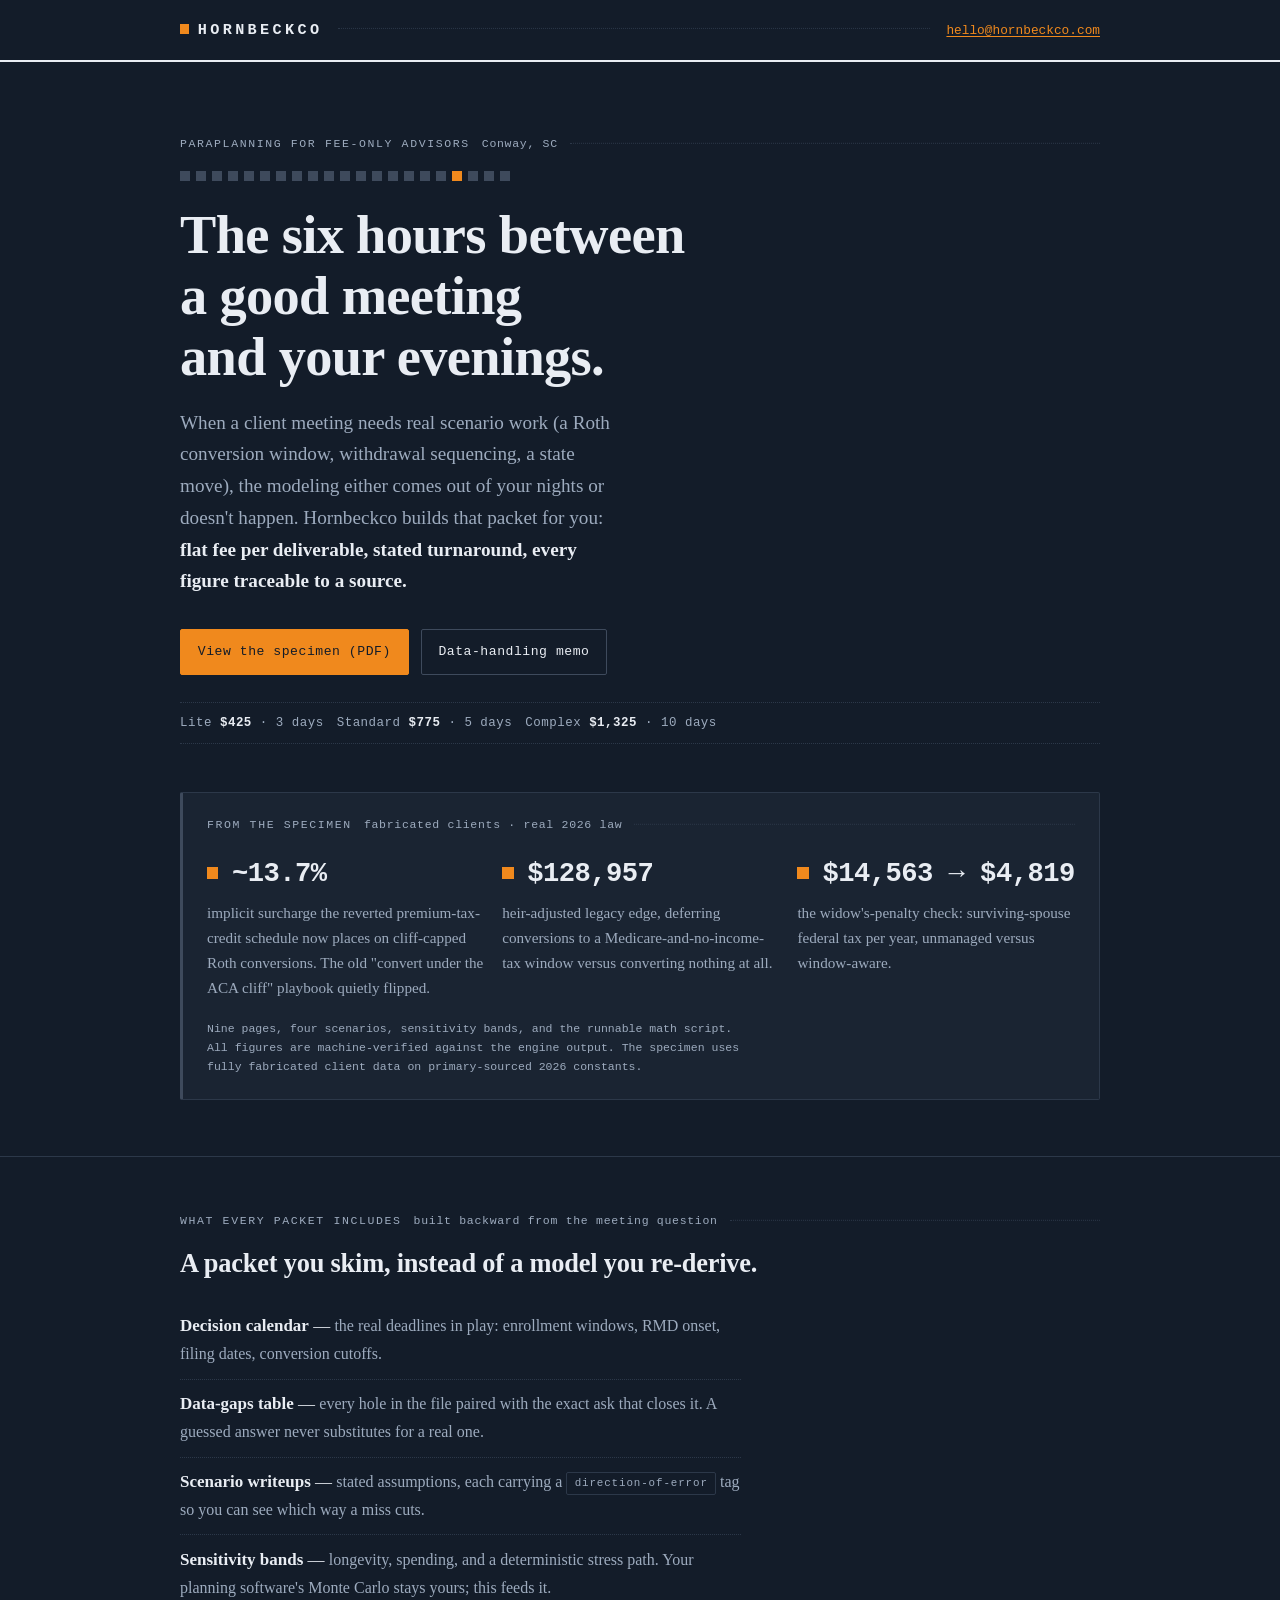
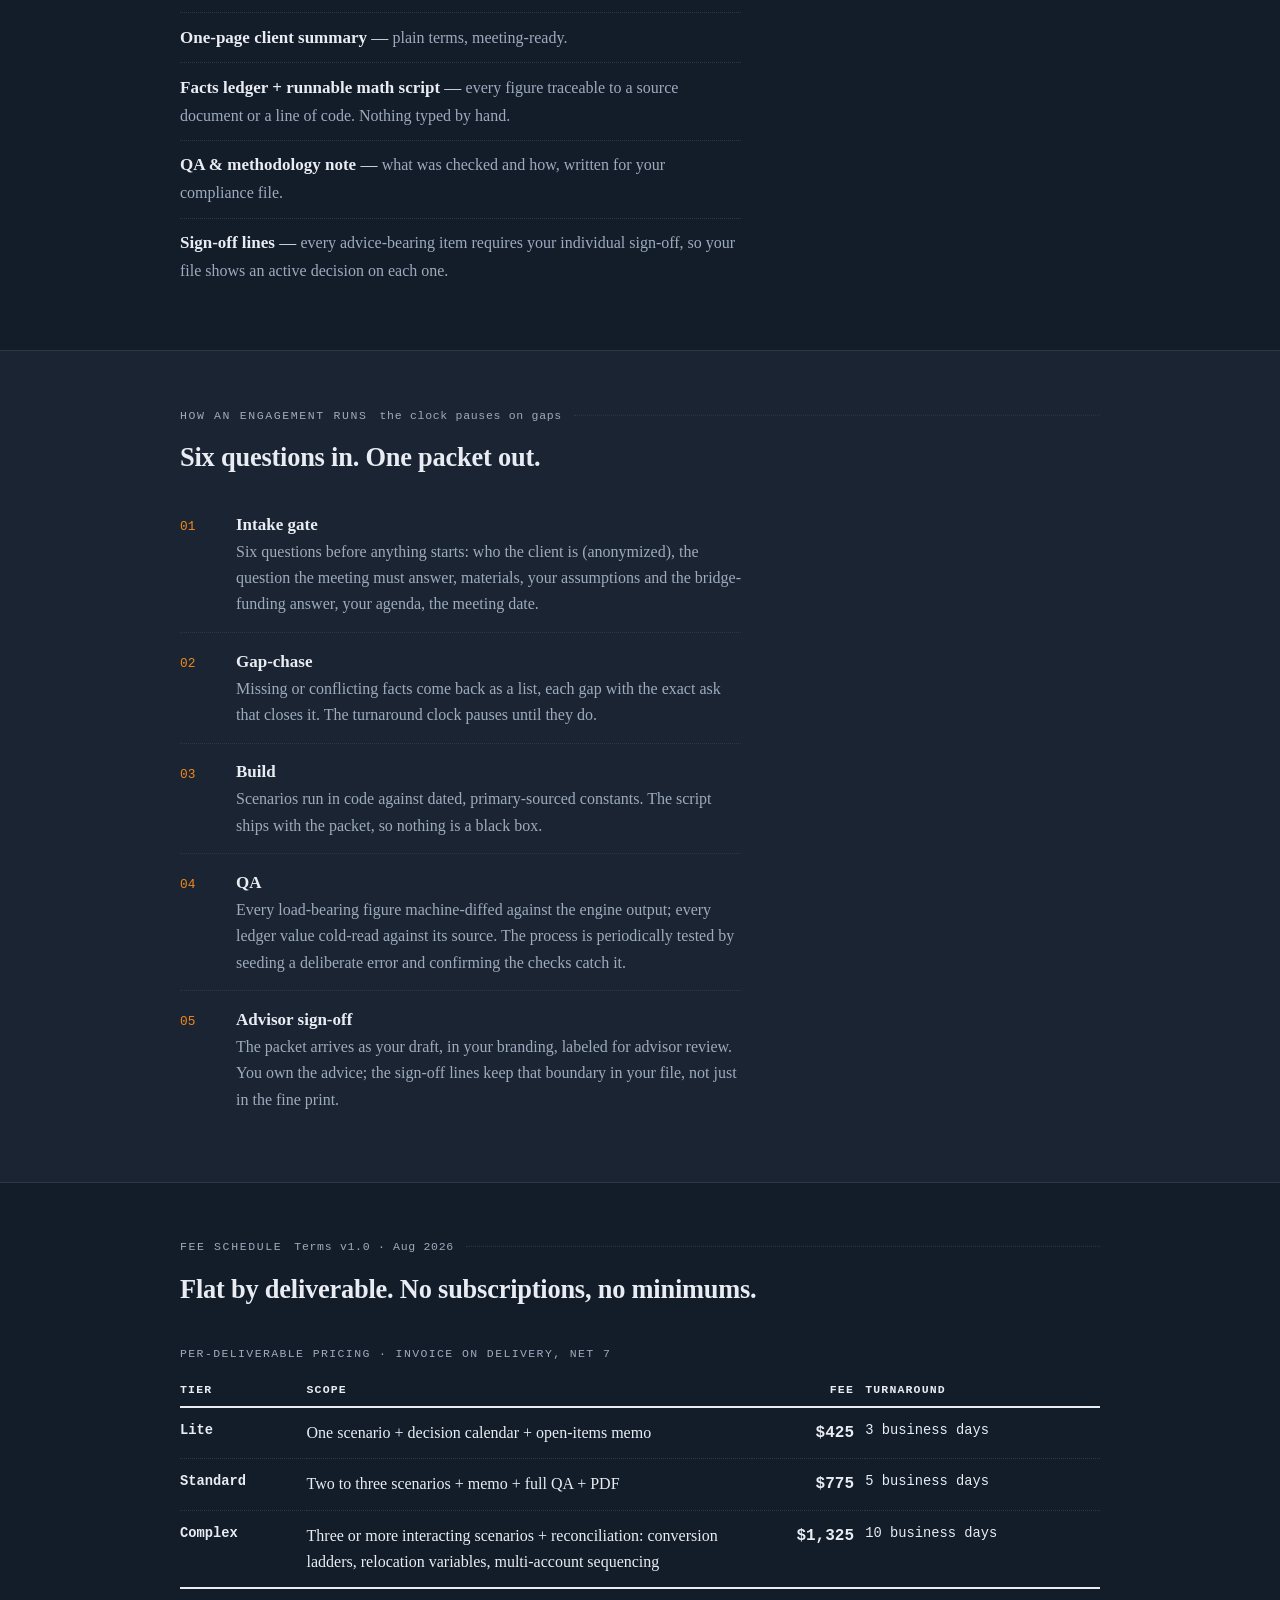
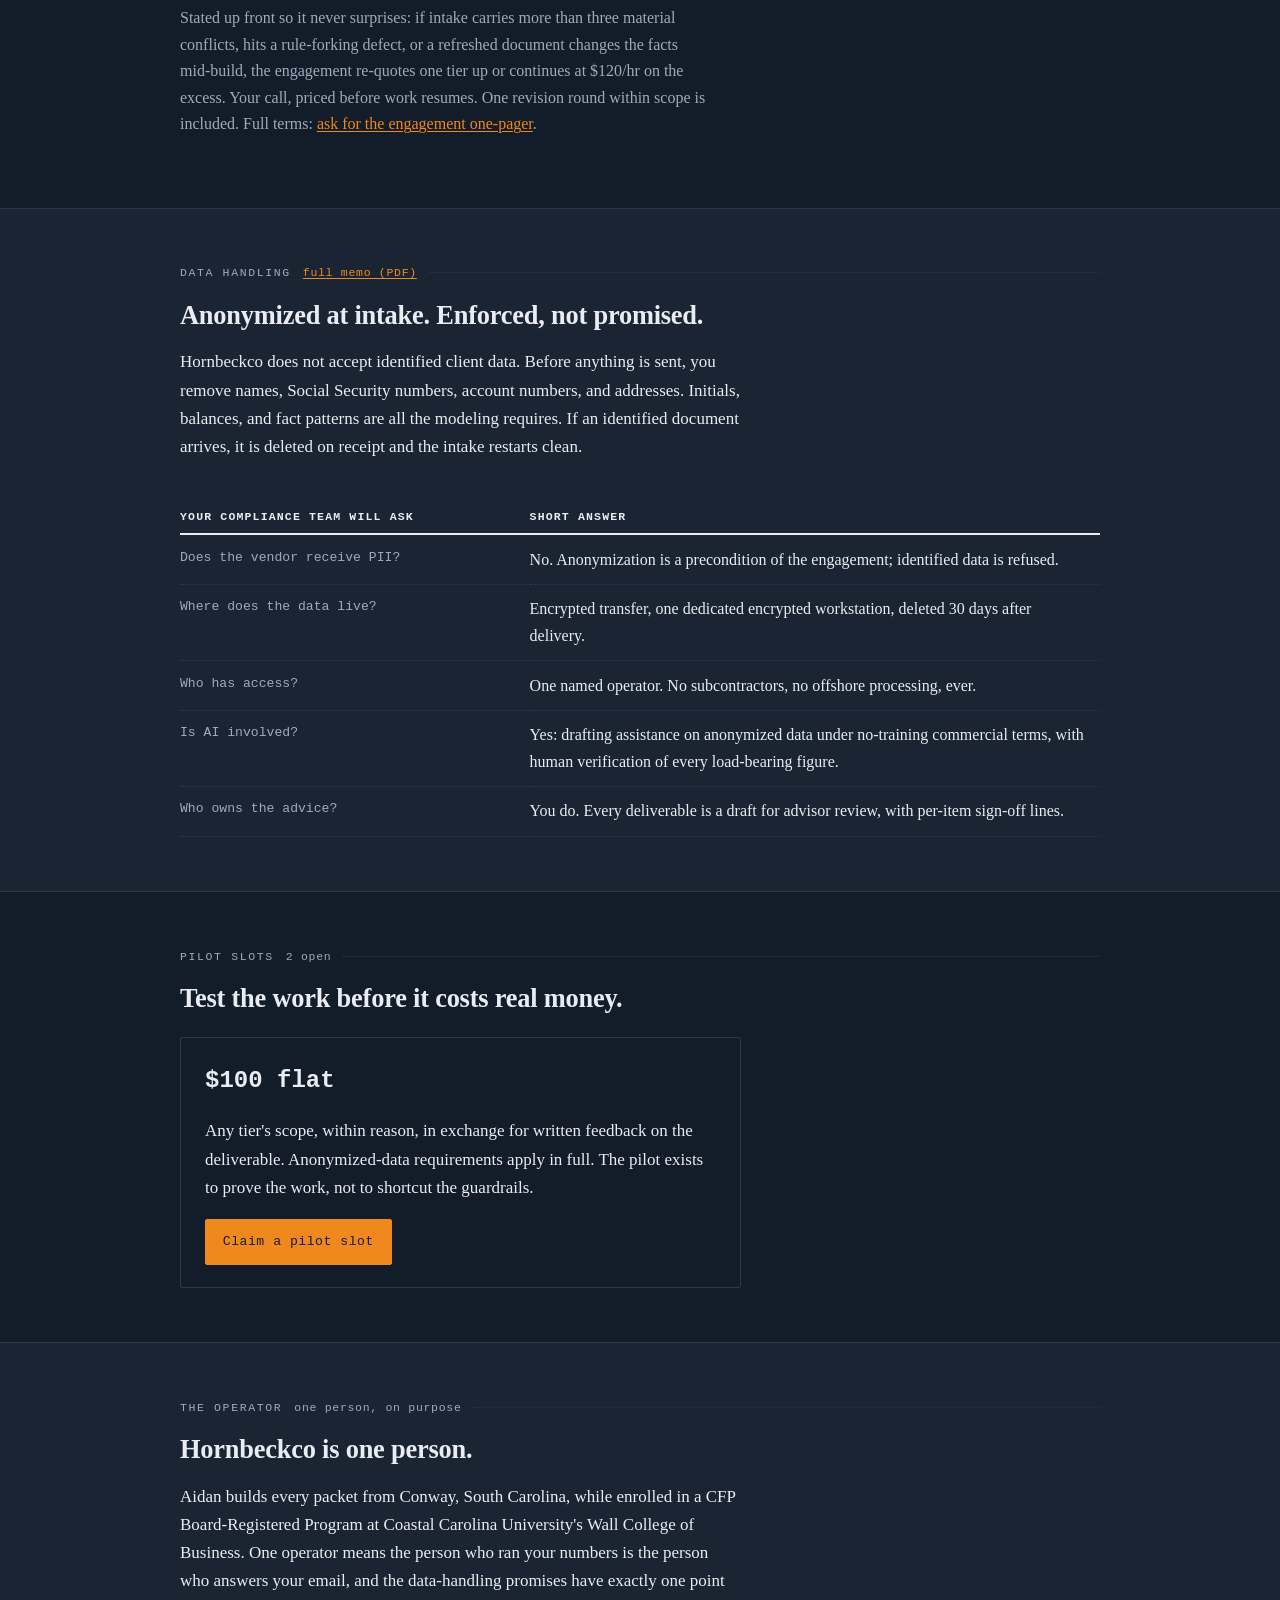
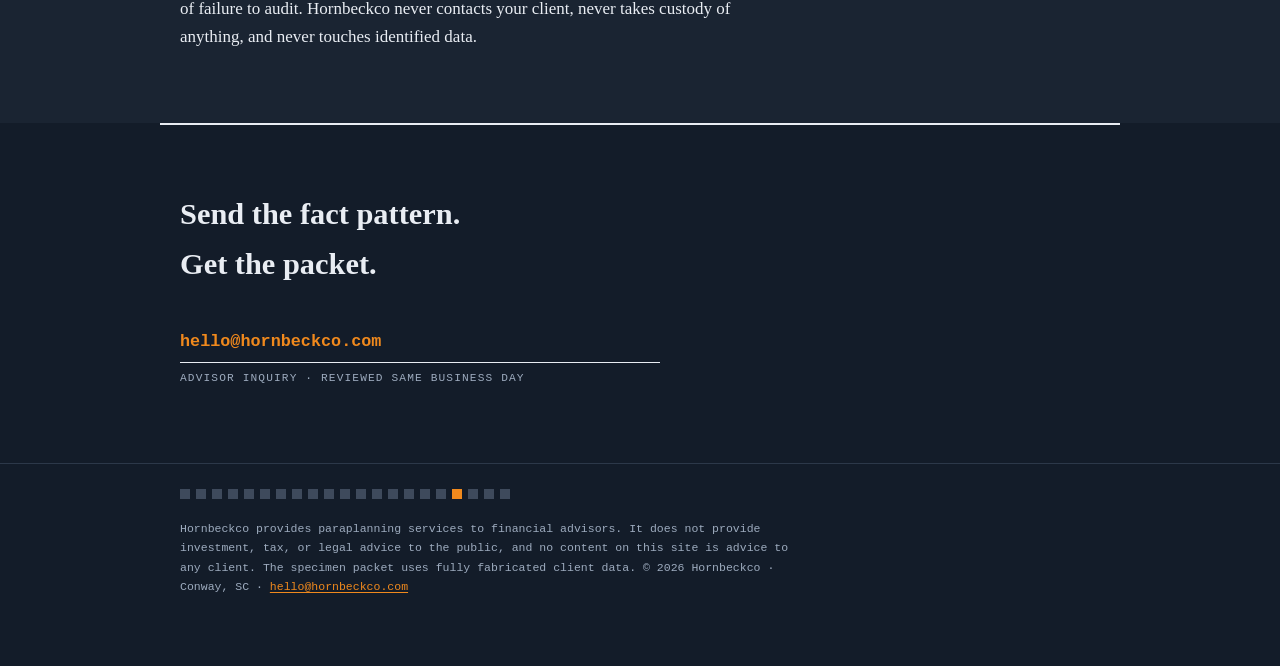
==== commit 5a2177cc: "Design pass: critique fixes, fee strip, figure markers, branded memo PDF Applied from the design-age" ====
--- a/index.html
+++ b/index.html
@@ -52,6 +52,7 @@
     <a class="btn primary" href="/specimen.pdf">View the specimen (PDF)</a>
     <a class="btn ghost" href="/data-memo.pdf">Data-handling memo</a>
   </div>
+  <p class="fee-strip rise d3">Lite <strong>$425</strong> · 3 days&emsp;Standard <strong>$775</strong> · 5 days&emsp;Complex <strong>$1,325</strong> · 10 days</p>
 
   <aside class="excerpt rise d3" aria-label="Excerpt from the specimen packet">
     <p class="eyebrow">From the specimen <span class="stamp">fabricated clients · real 2026 law</span></p>
@@ -166,7 +167,7 @@
 <div class="signoff wrap" id="contact">
   <h2>Send the fact pattern. Get the packet.</h2>
   <div class="sig-block">
-    <div class="sig-line"><span class="filled">hello@hornbeckco.com</span></div>
+    <div class="sig-line"><a class="filled" href="mailto:hello@hornbeckco.com">hello@hornbeckco.com</a></div>
     <p class="sig-caption">Advisor inquiry · reviewed same business day</p>
   </div>
 </div>
--- a/style.css
+++ b/style.css
@@ -112,8 +112,15 @@
 }
 .btn.primary { background: var(--accent); color: var(--accent-ink); }
 .btn.primary:hover { filter: brightness(1.06); }
-.btn.ghost { color: var(--accent); background: transparent; }
-.btn.ghost:hover { background: color-mix(in srgb, var(--accent) 10%, transparent); }
+.btn.ghost { border-color: var(--sq); color: var(--ink); background: transparent; }
+.btn.ghost:hover { border-color: var(--accent); color: var(--accent); background: transparent; }
+
+.fee-strip {
+  font-family: var(--mono); font-size: 0.78rem; letter-spacing: 0.04em;
+  color: var(--ink-soft); border-block: 1px dotted var(--rule);
+  padding: 0.6rem 0; margin: 1.7rem 0 0;
+}
+.fee-strip strong { color: var(--ink); font-weight: 700; }
 
 .rise { opacity: 0; transform: translateY(10px); animation: rise 0.55s ease-out forwards; }
 .rise.d1 { animation-delay: 0.08s; } .rise.d2 { animation-delay: 0.18s; } .rise.d3 { animation-delay: 0.3s; }
@@ -121,14 +128,18 @@
 
 /* ---------- specimen excerpt ---------- */
 .excerpt {
-  border: 1px solid var(--rule); border-left: 3px solid var(--accent);
+  border: 1px solid var(--rule); border-left: 3px solid var(--sq);
   background: var(--paper-tint); border-radius: 2px;
   padding: 1.4rem 1.5rem; margin-top: 3rem;
 }
-.excerpt .figs { display: grid; gap: 1.1rem; grid-template-columns: repeat(auto-fit, minmax(15rem, 1fr)); }
-.fig .num { font-family: var(--mono); font-size: 1.7rem; font-weight: 700; letter-spacing: -0.01em; }
+.excerpt .figs { display: grid; gap: 1.1rem; grid-template-columns: repeat(auto-fit, minmax(min(15rem, 100%), 1fr)); }
+.fig .num { font-family: var(--mono); font-size: clamp(1.4rem, 0.9rem + 1.1vw, 1.7rem); font-weight: 700; letter-spacing: -0.02em; }
+.fig .num::before {
+  content: ""; display: inline-block; width: 0.42em; height: 0.42em;
+  background: var(--accent); margin-right: 0.5em; vertical-align: 0.08em;
+}
 .fig .what { font-size: 0.95rem; color: var(--ink-soft); margin-top: 0.2rem; }
-.excerpt .fine { font-family: var(--mono); font-size: 0.72rem; color: var(--ink-soft); margin: 1.2rem 0 0; }
+.excerpt .fine { font-family: var(--mono); font-size: 0.72rem; color: var(--ink-soft); margin: 1.2rem 0 0; max-width: 78ch; }
 
 /* ---------- sections ---------- */
 section { padding: 3.4rem 0; border-top: 1px solid var(--rule); }
@@ -141,7 +152,7 @@
 .deliv li { padding: 0.65rem 0; border-bottom: 1px dotted var(--rule); }
 .deliv li:last-child { border-bottom: 0; }
 .deliv .what { font-weight: 700; }
-.deliv .why { color: var(--ink-soft); }
+.deliv .why { color: var(--ink-soft); font-size: 1rem; }
 
 /* process — a real sequence, so numbered */
 .steps { list-style: none; counter-reset: step; padding: 0; margin: 1.4rem 0 0; max-width: var(--measure); }
@@ -153,21 +164,22 @@
   padding-top: 0.35rem;
 }
 .steps .what { font-weight: 700; }
-.steps .why { grid-column: 2; color: var(--ink-soft); font-size: 0.98rem; }
+.steps .why { grid-column: 2; color: var(--ink-soft); font-size: 1rem; }
 
 /* tables scroll inside their own container on narrow screens */
 .tbl-scroll { overflow-x: auto; }
 
 /* ---------- fee ledger ---------- */
-.ledger { width: 100%; border-collapse: collapse; margin-top: 1.6rem; font-size: 0.86rem; }
+.ledger { width: 100%; border-collapse: collapse; margin-top: 1.4rem; font-size: 0.86rem; }
 .ledger caption { text-align: left; font-size: 0.72rem; letter-spacing: 0.12em; text-transform: uppercase; color: var(--ink-soft); padding-bottom: 0.6rem; }
 .ledger th { text-align: left; font-weight: 700; border-bottom: 2px solid var(--ink); padding: 0.45rem 0.7rem 0.45rem 0; font-size: 0.72rem; letter-spacing: 0.1em; text-transform: uppercase; }
 .ledger td { border-bottom: 1px dotted var(--rule); padding: 0.75rem 0.7rem 0.75rem 0; vertical-align: top; }
 .ledger .tier { font-weight: 700; white-space: nowrap; }
 .ledger .scope { font-family: var(--serif); font-size: 1rem; max-width: 34ch; }
-.ledger .fee { font-weight: 700; white-space: nowrap; }
+.ledger .fee { font-weight: 700; white-space: nowrap; text-align: right; font-size: 1rem; }
+.ledger th:nth-child(3) { text-align: right; }
 .ledger tr:last-child td { border-bottom: 2px solid var(--ink); }
-.after-ledger { color: var(--ink-soft); font-size: 0.98rem; max-width: var(--measure); }
+.after-ledger { color: var(--ink-soft); font-size: 1rem; max-width: var(--measure); }
 
 /* ---------- data-handling Q&A ---------- */
 .qa { width: 100%; border-collapse: collapse; margin-top: 1.4rem; }
@@ -181,7 +193,7 @@
   border: 1px solid var(--rule); border-radius: 2px; background: var(--paper);
   padding: 1.4rem 1.5rem; max-width: var(--measure); margin-top: 1.4rem;
 }
-.pilot-card .price { font-family: var(--mono); font-size: 1.5rem; font-weight: 700; }
+.pilot-card .price { font-family: var(--mono); font-size: 1.5rem; font-weight: 700; margin: 0 0 0.6rem; }
 
 /* ---------- sign-off footer ---------- */
 .signoff { padding-block: 4rem; border-top: 2px solid var(--ink); }
@@ -192,13 +204,19 @@
   position: absolute; bottom: 0.35rem; left: 0;
   font-family: var(--mono); font-size: 1rem;
 }
+.sig-line a.filled { text-decoration: none; font-weight: 700; font-size: 1.05rem; }
+.sig-line a.filled:hover { text-decoration: underline; text-decoration-thickness: 1px; }
 .sig-caption { font-family: var(--mono); font-size: 0.7rem; letter-spacing: 0.1em; text-transform: uppercase; color: var(--ink-soft); margin-top: 0.4rem; }
 
 footer.site { border-top: 1px solid var(--rule); padding: 1.6rem 0 2.4rem; }
-footer.site .fine { font-size: 0.72rem; color: var(--ink-soft); line-height: 1.7; }
+footer.site .fine { font-size: 0.72rem; color: var(--ink-soft); line-height: 1.7; max-width: 90ch; }
+
+.hero h1, section h2, .signoff h2 { text-wrap: balance; }
+::selection { background: var(--accent); color: var(--accent-ink); }
 
 @media (max-width: 40rem) {
   .hero { padding-block: 3rem 2.6rem; }
+  header.site .leader { display: none; }
   .ledger .scope { font-size: 0.95rem; }
   .ledger th, .ledger td { padding-right: 0.4rem; }
   .ledger { font-size: 0.8rem; }
@@ -209,4 +227,7 @@
 @media print {
   .cta-row, .btn { display: none !important; }
   body { background: #fff; color: #000; }
-}
+  a { color: #000; }
+  main a[href$=".pdf"]::after { content: " (hornbeckco.com" attr(href) ")"; font-size: 0.85em; }
+  .excerpt { border-color: #999; }
+}
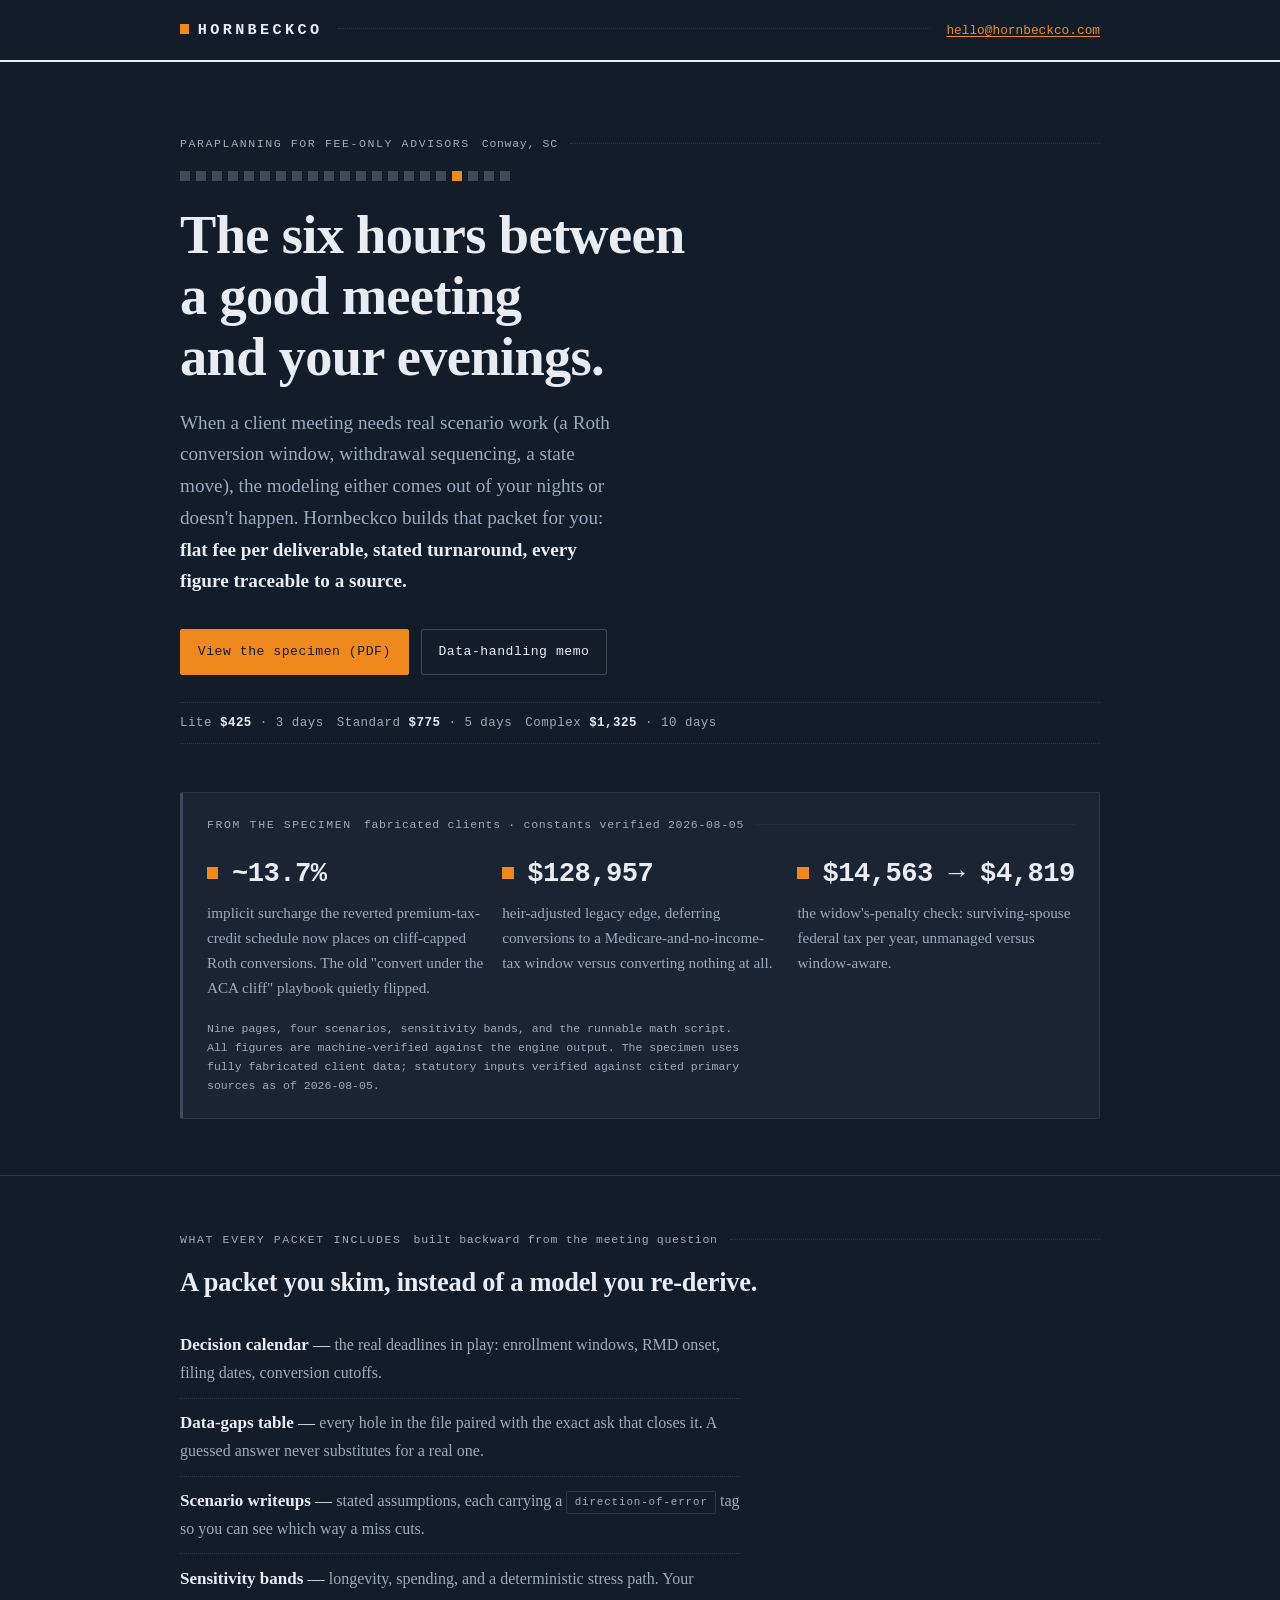
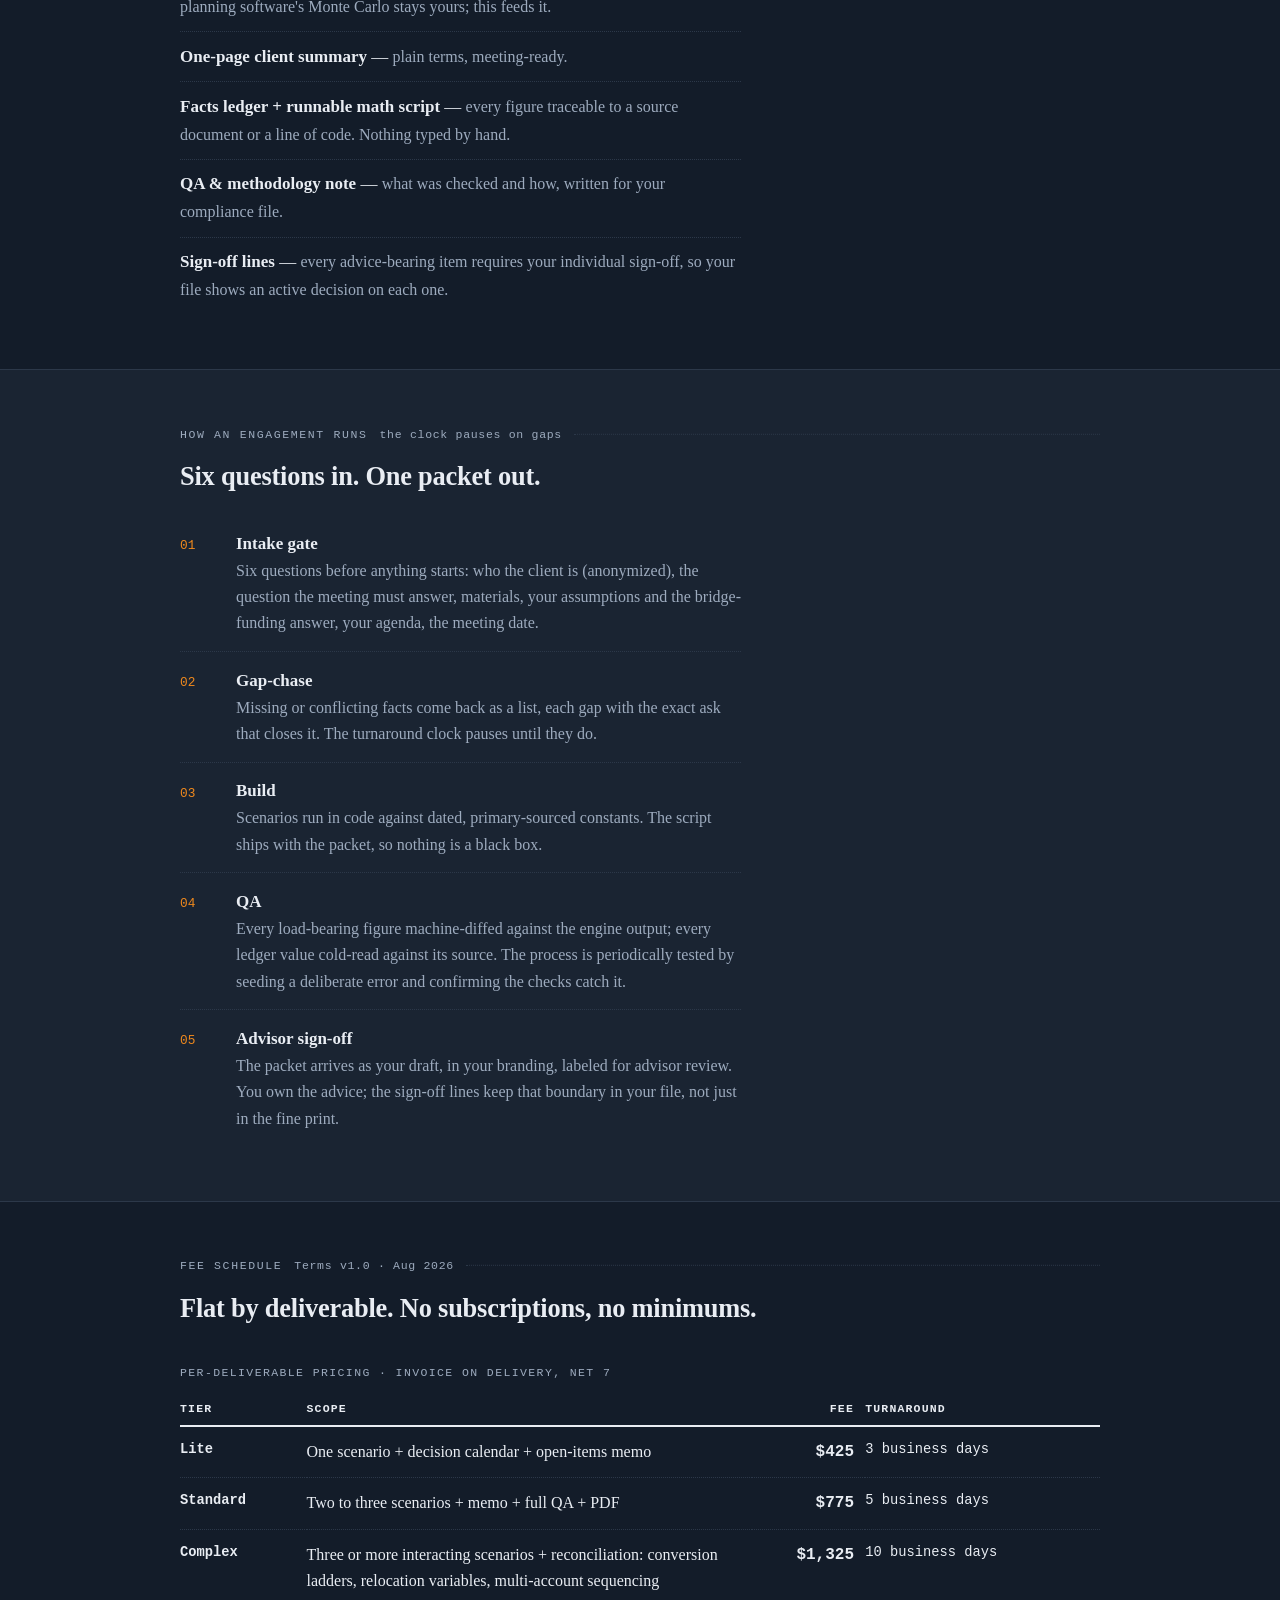
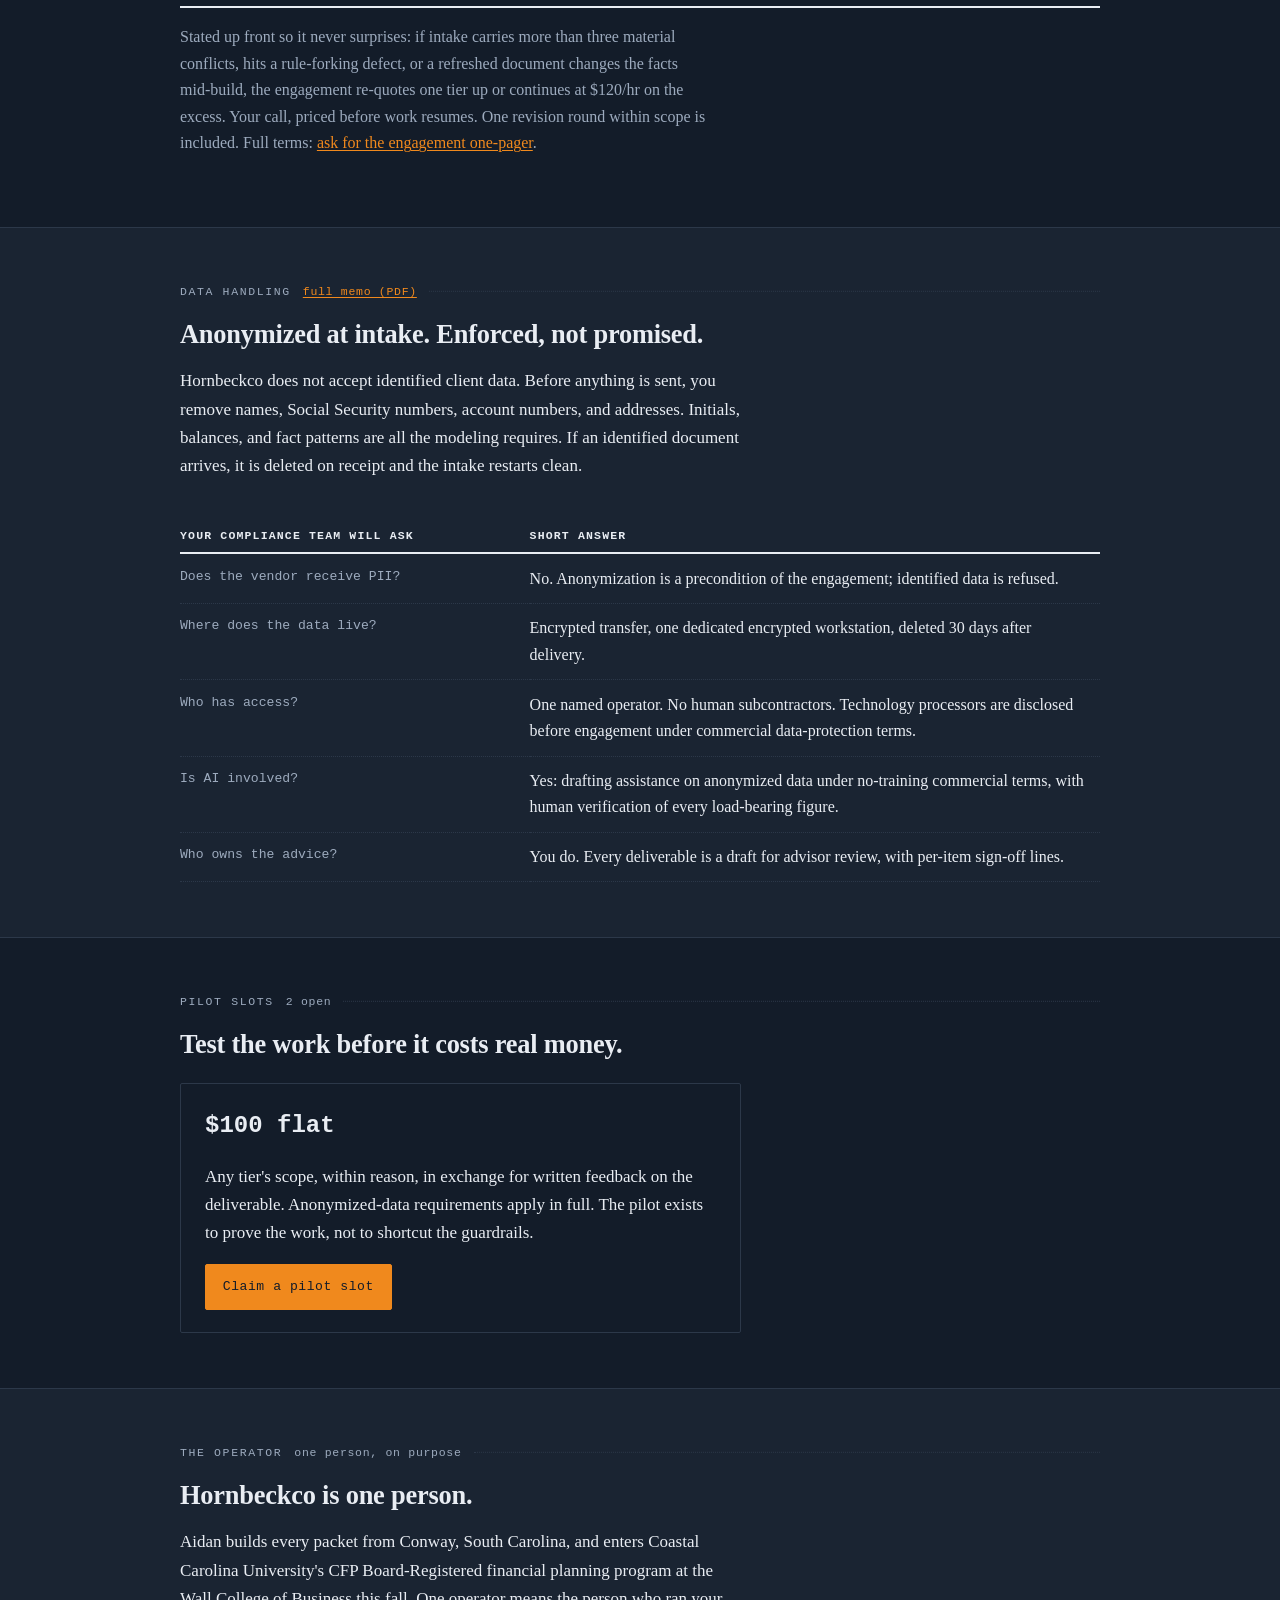
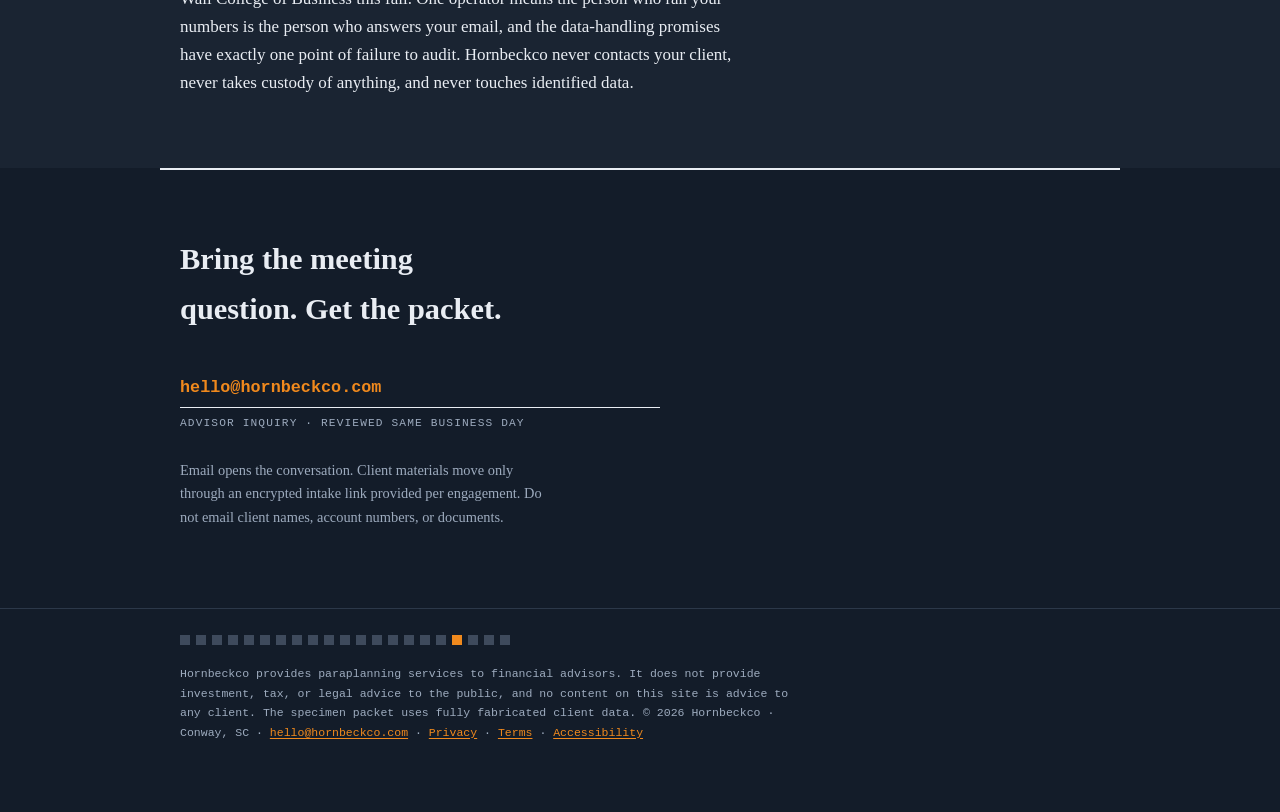
==== commit 2165680a: "Legal-audit fixes: secure-intake CTA language, precise law claim, legal pages From the external lega" ====
--- a/index.html
+++ b/index.html
@@ -55,7 +55,7 @@
   <p class="fee-strip rise d3">Lite <strong>$425</strong> · 3 days&emsp;Standard <strong>$775</strong> · 5 days&emsp;Complex <strong>$1,325</strong> · 10 days</p>
 
   <aside class="excerpt rise d3" aria-label="Excerpt from the specimen packet">
-    <p class="eyebrow">From the specimen <span class="stamp">fabricated clients · real 2026 law</span></p>
+    <p class="eyebrow">From the specimen <span class="stamp">fabricated clients · constants verified 2026-08-05</span></p>
     <div class="figs">
       <div class="fig">
         <div class="num">~13.7%</div>
@@ -70,7 +70,7 @@
         <div class="what">the widow's-penalty check: surviving-spouse federal tax per year, unmanaged versus window-aware.</div>
       </div>
     </div>
-    <p class="fine">Nine pages, four scenarios, sensitivity bands, and the runnable math script. All figures are machine-verified against the engine output. The specimen uses fully fabricated client data on primary-sourced 2026 constants.</p>
+    <p class="fine">Nine pages, four scenarios, sensitivity bands, and the runnable math script. All figures are machine-verified against the engine output. The specimen uses fully fabricated client data; statutory inputs verified against cited primary sources as of 2026-08-05.</p>
   </aside>
 </div>
 
@@ -135,7 +135,7 @@
       <tbody>
         <tr><td>Does the vendor receive PII?</td><td>No. Anonymization is a precondition of the engagement; identified data is refused.</td></tr>
         <tr><td>Where does the data live?</td><td>Encrypted transfer, one dedicated encrypted workstation, deleted 30 days after delivery.</td></tr>
-        <tr><td>Who has access?</td><td>One named operator. No subcontractors, no offshore processing, ever.</td></tr>
+        <tr><td>Who has access?</td><td>One named operator. No human subcontractors. Technology processors are disclosed before engagement under commercial data-protection terms.</td></tr>
         <tr><td>Is AI involved?</td><td>Yes: drafting assistance on anonymized data under no-training commercial terms, with human verification of every load-bearing figure.</td></tr>
         <tr><td>Who owns the advice?</td><td>You do. Every deliverable is a draft for advisor review, with per-item sign-off lines.</td></tr>
       </tbody>
@@ -160,16 +160,17 @@
   <div class="wrap">
     <p class="eyebrow">The operator <span class="stamp">one person, on purpose</span></p>
     <h2>Hornbeckco is one person.</h2>
-    <p class="prose">Aidan builds every packet from Conway, South Carolina, while enrolled in a CFP Board-Registered Program at Coastal Carolina University's Wall College of Business. One operator means the person who ran your numbers is the person who answers your email, and the data-handling promises have exactly one point of failure to audit. Hornbeckco never contacts your client, never takes custody of anything, and never touches identified data.</p>
+    <p class="prose">Aidan builds every packet from Conway, South Carolina, and enters Coastal Carolina University's CFP Board-Registered financial planning program at the Wall College of Business this fall. One operator means the person who ran your numbers is the person who answers your email, and the data-handling promises have exactly one point of failure to audit. Hornbeckco never contacts your client, never takes custody of anything, and never touches identified data.</p>
   </div>
 </section>
 
 <div class="signoff wrap" id="contact">
-  <h2>Send the fact pattern. Get the packet.</h2>
+  <h2>Bring the meeting question. Get the packet.</h2>
   <div class="sig-block">
     <div class="sig-line"><a class="filled" href="mailto:hello@hornbeckco.com">hello@hornbeckco.com</a></div>
     <p class="sig-caption">Advisor inquiry · reviewed same business day</p>
   </div>
+  <p class="contact-note">Email opens the conversation. Client materials move only through an encrypted intake link provided per engagement. Do not email client names, account numbers, or documents.</p>
 </div>
 
 </main>
@@ -177,7 +178,7 @@
 <footer class="site">
   <div class="wrap">
     <div class="sq-strip" aria-hidden="true"></div>
-    <p class="fine">Hornbeckco provides paraplanning services to financial advisors. It does not provide investment, tax, or legal advice to the public, and no content on this site is advice to any client. The specimen packet uses fully fabricated client data. © 2026 Hornbeckco · Conway, SC · <a href="mailto:hello@hornbeckco.com">hello@hornbeckco.com</a></p>
+    <p class="fine">Hornbeckco provides paraplanning services to financial advisors. It does not provide investment, tax, or legal advice to the public, and no content on this site is advice to any client. The specimen packet uses fully fabricated client data. © 2026 Hornbeckco · Conway, SC · <a href="mailto:hello@hornbeckco.com">hello@hornbeckco.com</a> · <a href="/privacy/">Privacy</a> · <a href="/terms/">Terms</a> · <a href="/accessibility/">Accessibility</a></p>
   </div>
 </footer>
 
--- a/style.css
+++ b/style.css
@@ -207,6 +207,10 @@
 .sig-line a.filled { text-decoration: none; font-weight: 700; font-size: 1.05rem; }
 .sig-line a.filled:hover { text-decoration: underline; text-decoration-thickness: 1px; }
 .sig-caption { font-family: var(--mono); font-size: 0.7rem; letter-spacing: 0.1em; text-transform: uppercase; color: var(--ink-soft); margin-top: 0.4rem; }
+.contact-note { color: var(--ink-soft); font-size: 0.9rem; max-width: 52ch; margin-top: 1.6rem; }
+.legal-page h1 { font-size: clamp(1.7rem, 4vw, 2.3rem); margin: 0 0 1.2rem; }
+.legal-page h2 { font-size: 1.15rem; margin: 1.8rem 0 0.4rem; }
+.legal-page .prose + .prose { margin-top: 0.8rem; }
 
 footer.site { border-top: 1px solid var(--rule); padding: 1.6rem 0 2.4rem; }
 footer.site .fine { font-size: 0.72rem; color: var(--ink-soft); line-height: 1.7; max-width: 90ch; }
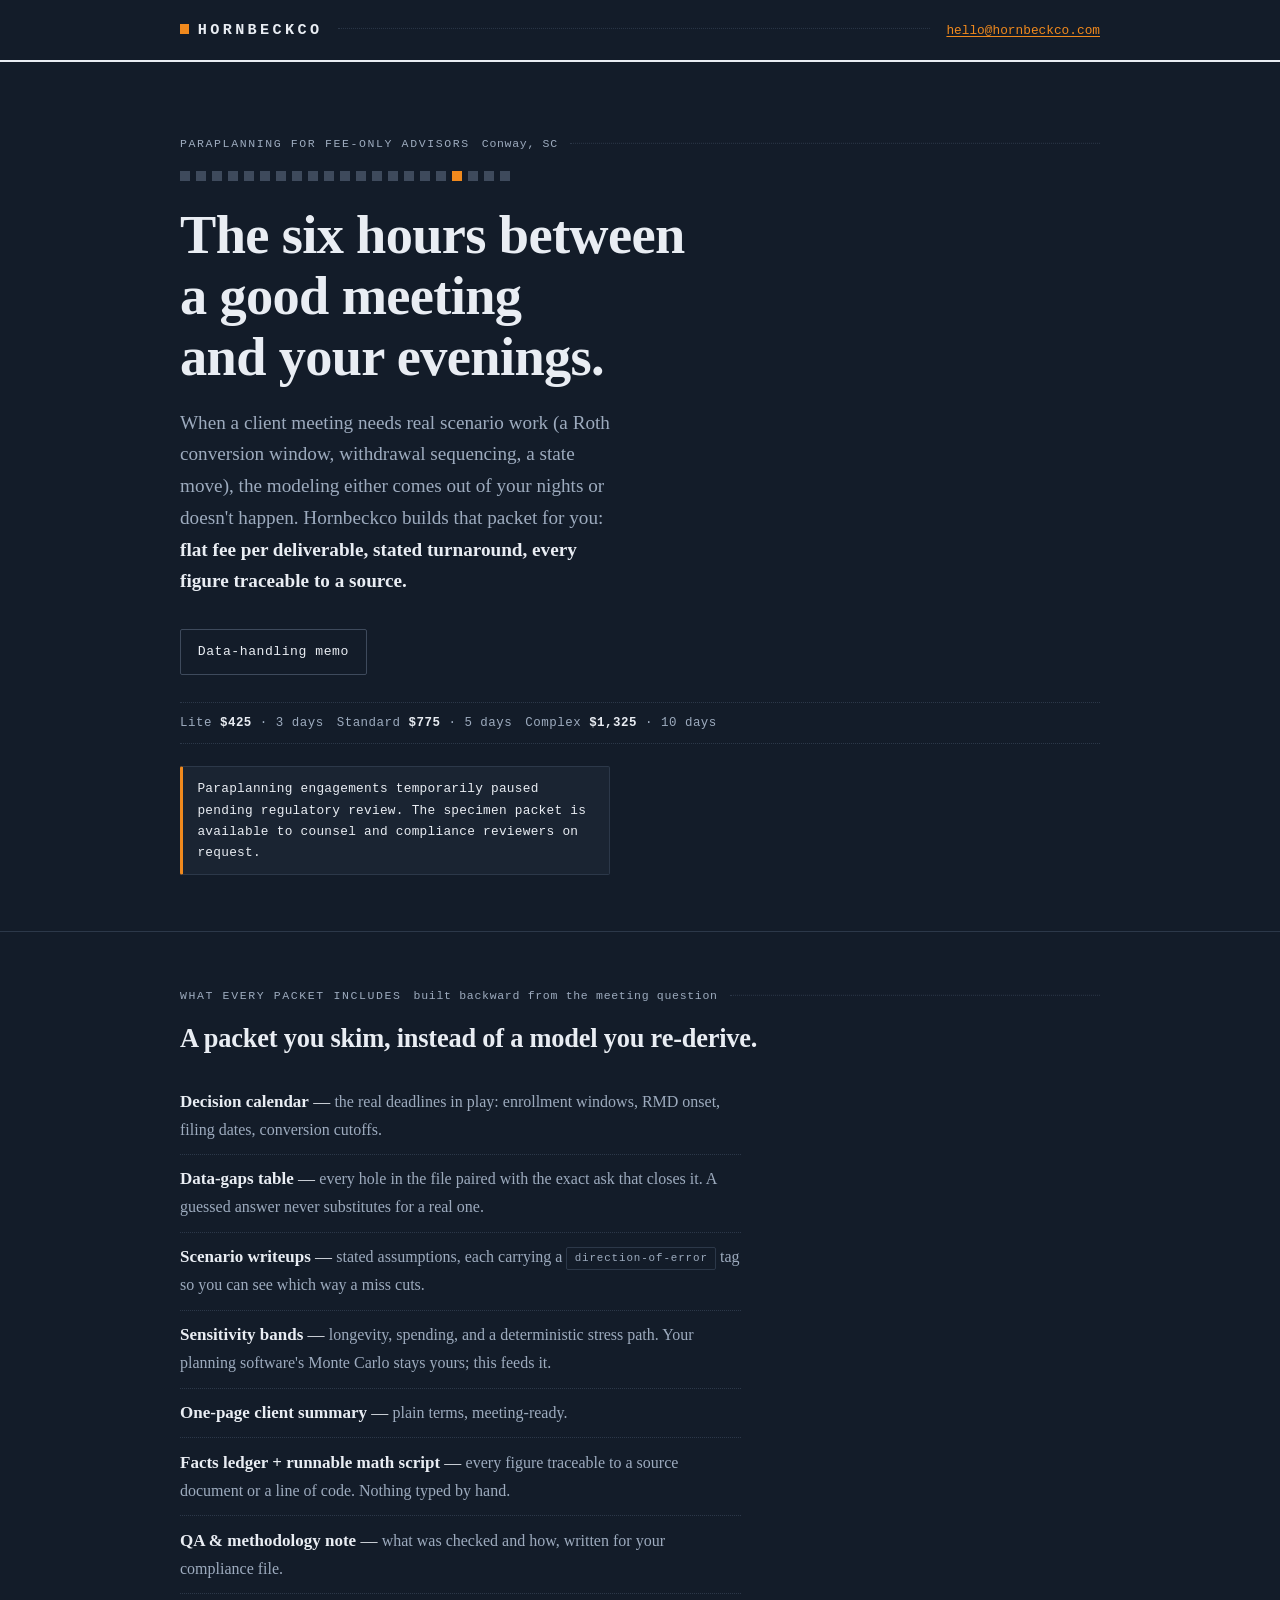
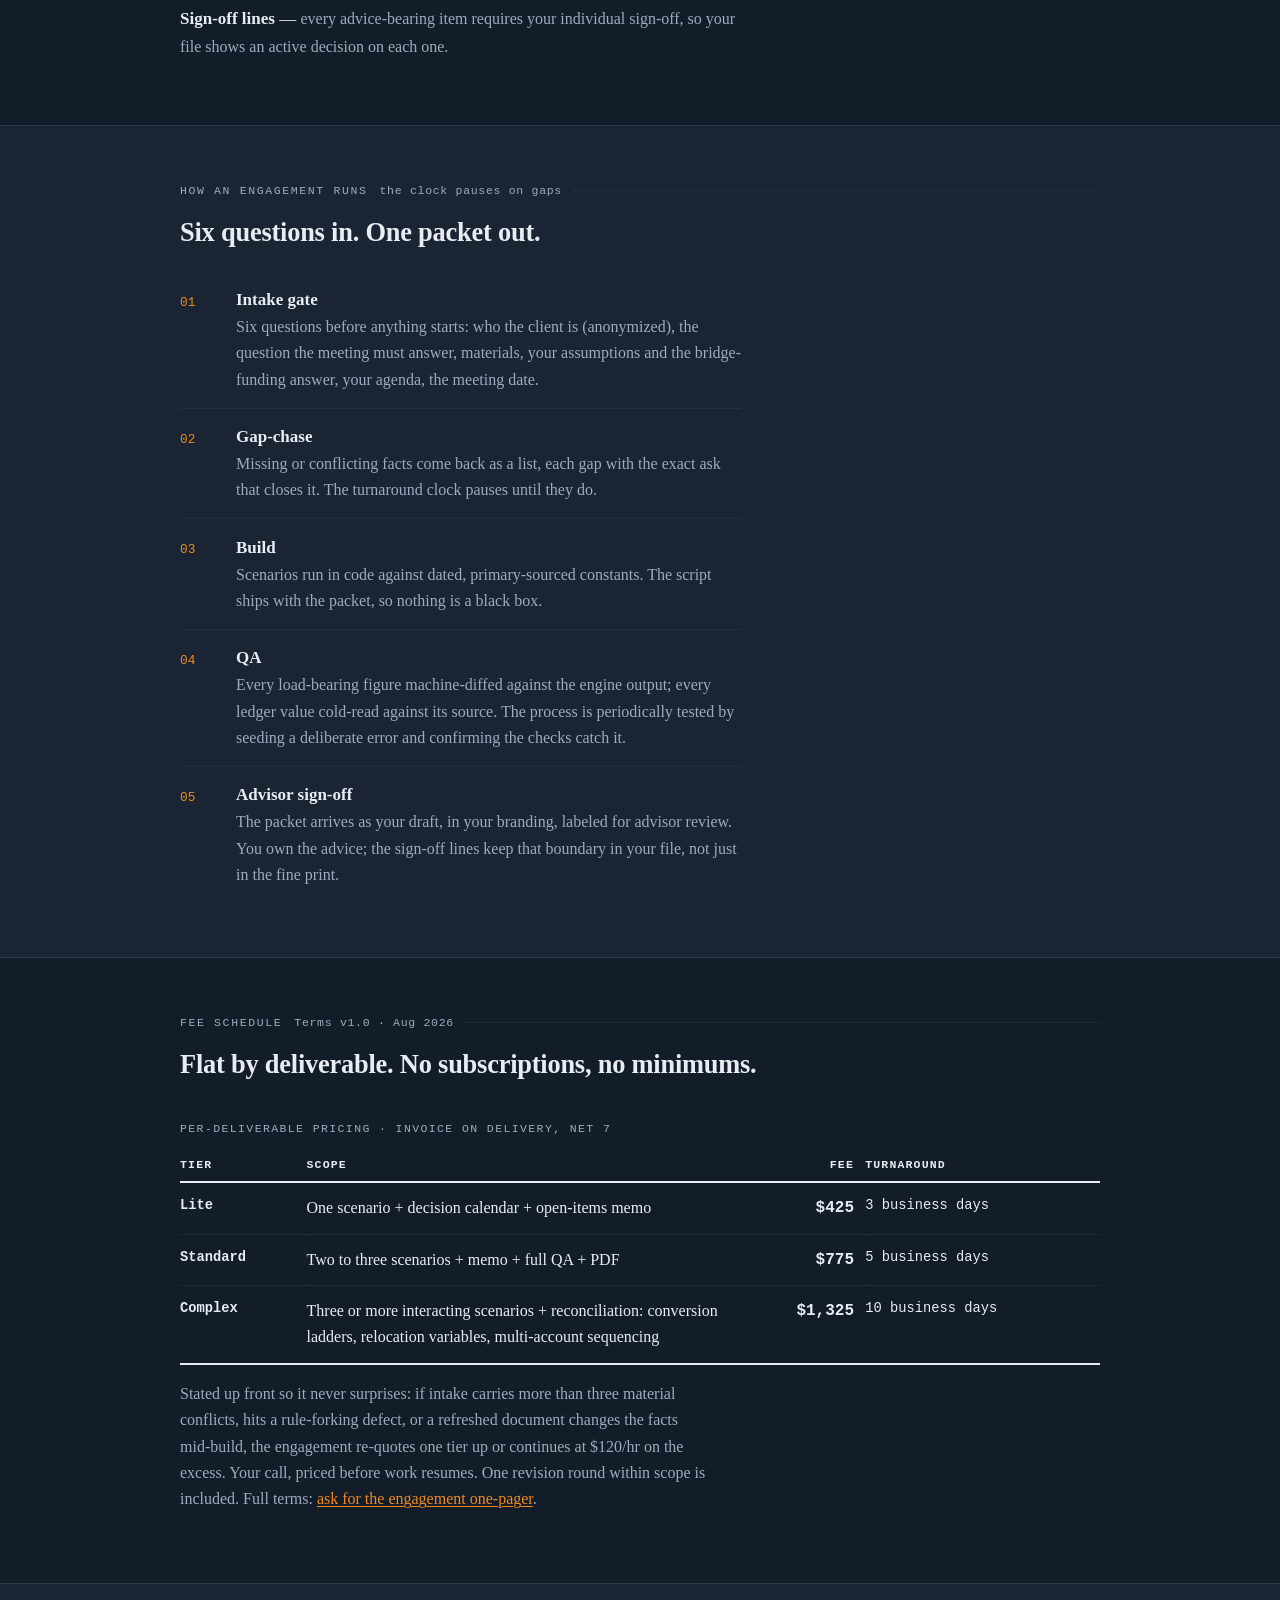
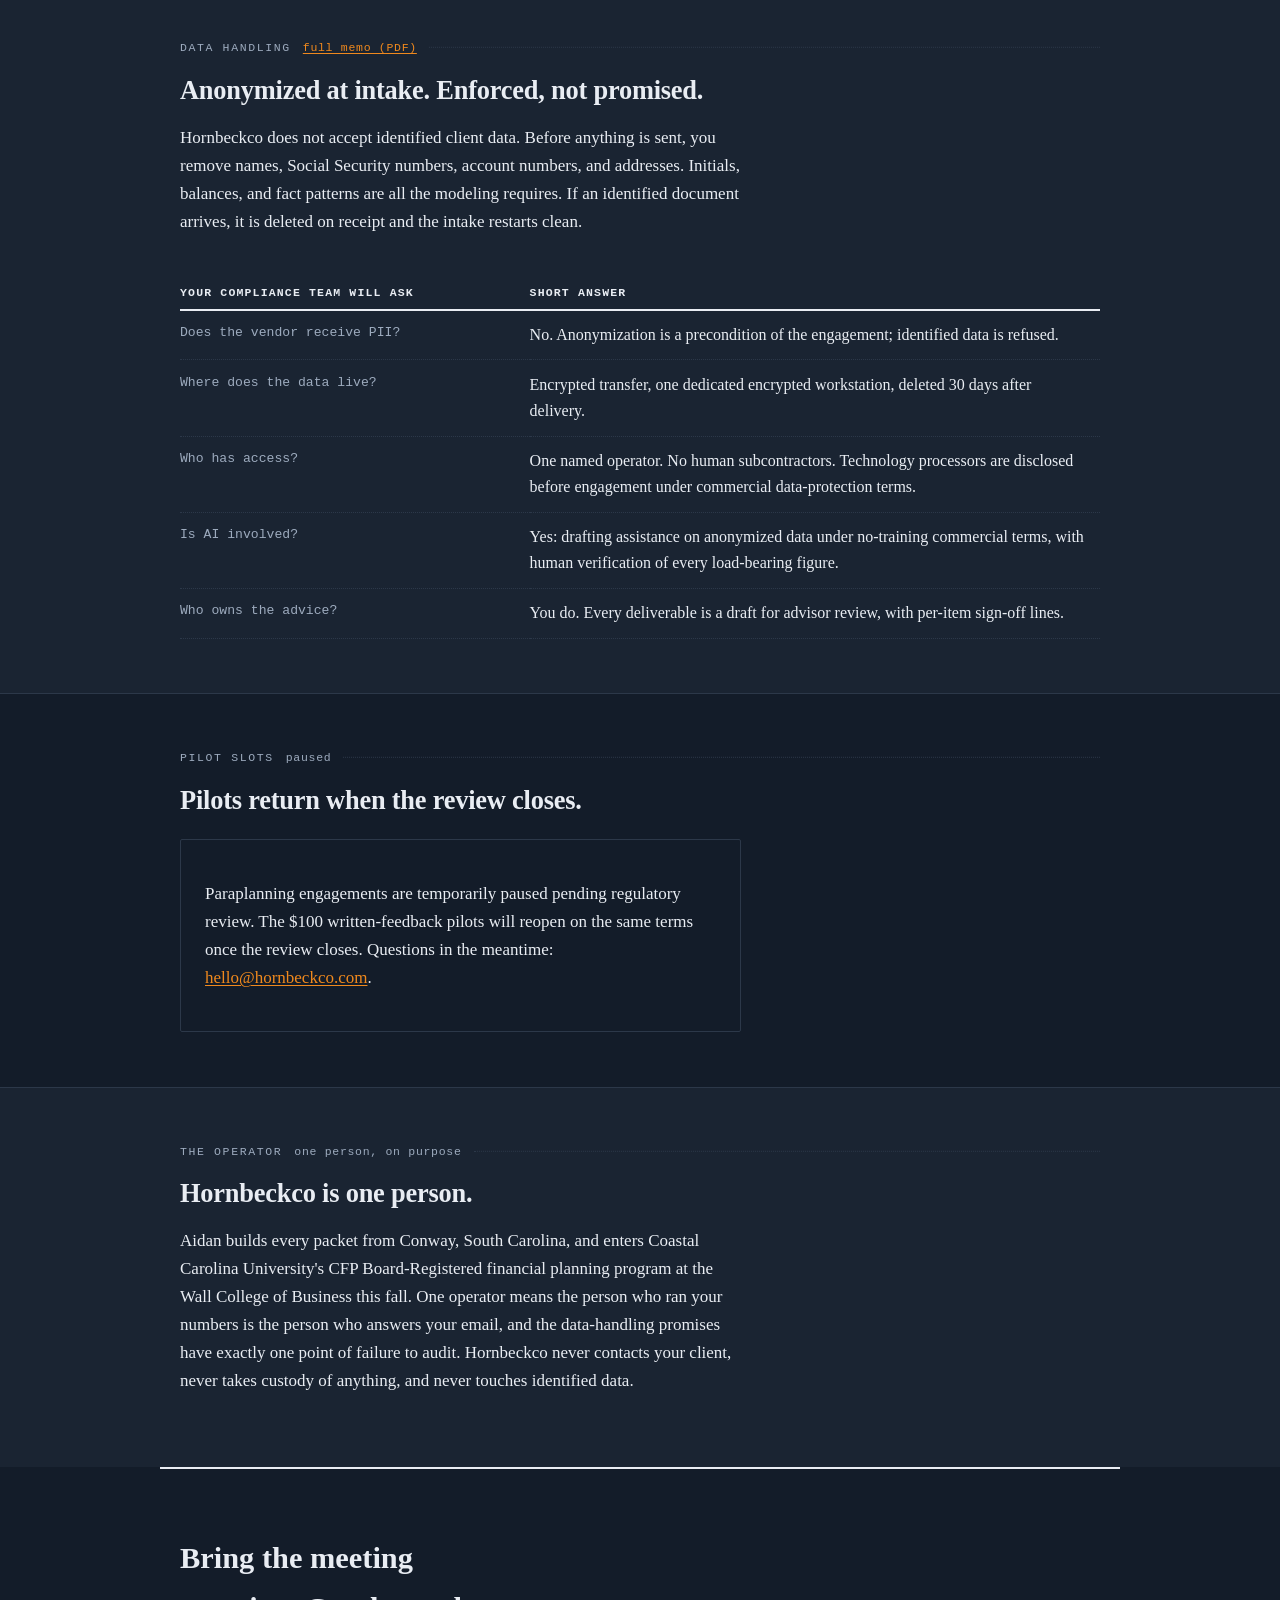
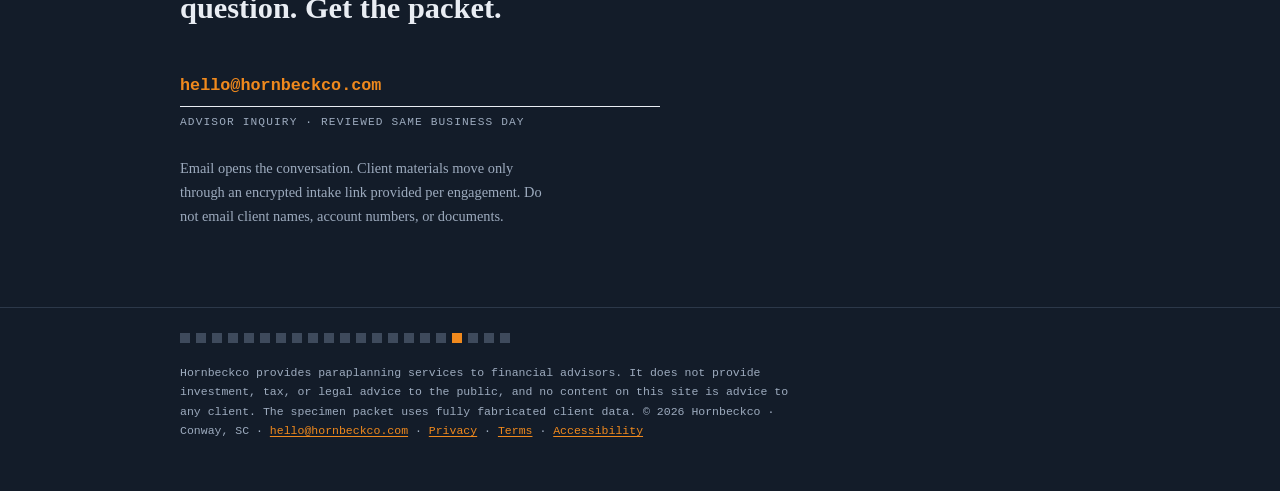
==== commit eed86338: "Regulatory hold: pause pilot solicitation, unpublish specimen Pilot CTA and 2-open scarcity removed;" ====
--- a/index.html
+++ b/index.html
@@ -49,29 +49,10 @@
   <h1 class="rise d1">The six hours between a good meeting and your evenings.</h1>
   <p class="sub rise d2">When a client meeting needs real scenario work (a Roth conversion window, withdrawal sequencing, a state move), the modeling either comes out of your nights or doesn't happen. Hornbeckco builds that packet for you: <strong>flat fee per deliverable, stated turnaround, every figure traceable to a source.</strong></p>
   <div class="cta-row rise d3">
-    <a class="btn primary" href="/specimen.pdf">View the specimen (PDF)</a>
     <a class="btn ghost" href="/data-memo.pdf">Data-handling memo</a>
   </div>
   <p class="fee-strip rise d3">Lite <strong>$425</strong> · 3 days&emsp;Standard <strong>$775</strong> · 5 days&emsp;Complex <strong>$1,325</strong> · 10 days</p>
-
-  <aside class="excerpt rise d3" aria-label="Excerpt from the specimen packet">
-    <p class="eyebrow">From the specimen <span class="stamp">fabricated clients · constants verified 2026-08-05</span></p>
-    <div class="figs">
-      <div class="fig">
-        <div class="num">~13.7%</div>
-        <div class="what">implicit surcharge the reverted premium-tax-credit schedule now places on cliff-capped Roth conversions. The old "convert under the ACA cliff" playbook quietly flipped.</div>
-      </div>
-      <div class="fig">
-        <div class="num">$128,957</div>
-        <div class="what">heir-adjusted legacy edge, deferring conversions to a Medicare-and-no-income-tax window versus converting nothing at all.</div>
-      </div>
-      <div class="fig">
-        <div class="num">$14,563 → $4,819</div>
-        <div class="what">the widow's-penalty check: surviving-spouse federal tax per year, unmanaged versus window-aware.</div>
-      </div>
-    </div>
-    <p class="fine">Nine pages, four scenarios, sensitivity bands, and the runnable math script. All figures are machine-verified against the engine output. The specimen uses fully fabricated client data; statutory inputs verified against cited primary sources as of 2026-08-05.</p>
-  </aside>
+  <p class="paused-note rise d3">Paraplanning engagements temporarily paused pending regulatory review. The specimen packet is available to counsel and compliance reviewers on request.</p>
 </div>
 
 <section id="packet">
@@ -146,12 +127,10 @@
 
 <section id="pilots">
   <div class="wrap">
-    <p class="eyebrow">Pilot slots <span class="stamp">2 open</span></p>
-    <h2>Test the work before it costs real money.</h2>
+    <p class="eyebrow">Pilot slots <span class="stamp">paused</span></p>
+    <h2>Pilots return when the review closes.</h2>
     <div class="pilot-card">
-      <p class="price">$100 flat</p>
-      <p>Any tier's scope, within reason, in exchange for written feedback on the deliverable. Anonymized-data requirements apply in full. The pilot exists to prove the work, not to shortcut the guardrails.</p>
-      <a class="btn primary" href="mailto:hello@hornbeckco.com?subject=Pilot%20slot">Claim a pilot slot</a>
+      <p>Paraplanning engagements are temporarily paused pending regulatory review. The $100 written-feedback pilots will reopen on the same terms once the review closes. Questions in the meantime: <a href="mailto:hello@hornbeckco.com">hello@hornbeckco.com</a>.</p>
     </div>
   </div>
 </section>
--- a/style.css
+++ b/style.css
@@ -208,6 +208,12 @@
 .sig-line a.filled:hover { text-decoration: underline; text-decoration-thickness: 1px; }
 .sig-caption { font-family: var(--mono); font-size: 0.7rem; letter-spacing: 0.1em; text-transform: uppercase; color: var(--ink-soft); margin-top: 0.4rem; }
 .contact-note { color: var(--ink-soft); font-size: 0.9rem; max-width: 52ch; margin-top: 1.6rem; }
+.paused-note {
+  font-family: var(--mono); font-size: 0.8rem; letter-spacing: 0.02em;
+  color: var(--ink); background: var(--paper-tint);
+  border: 1px solid var(--rule); border-left: 3px solid var(--accent);
+  border-radius: 2px; padding: 0.7rem 0.9rem; margin: 1.4rem 0 0; max-width: 56ch;
+}
 .legal-page h1 { font-size: clamp(1.7rem, 4vw, 2.3rem); margin: 0 0 1.2rem; }
 .legal-page h2 { font-size: 1.15rem; margin: 1.8rem 0 0.4rem; }
 .legal-page .prose + .prose { margin-top: 0.8rem; }
